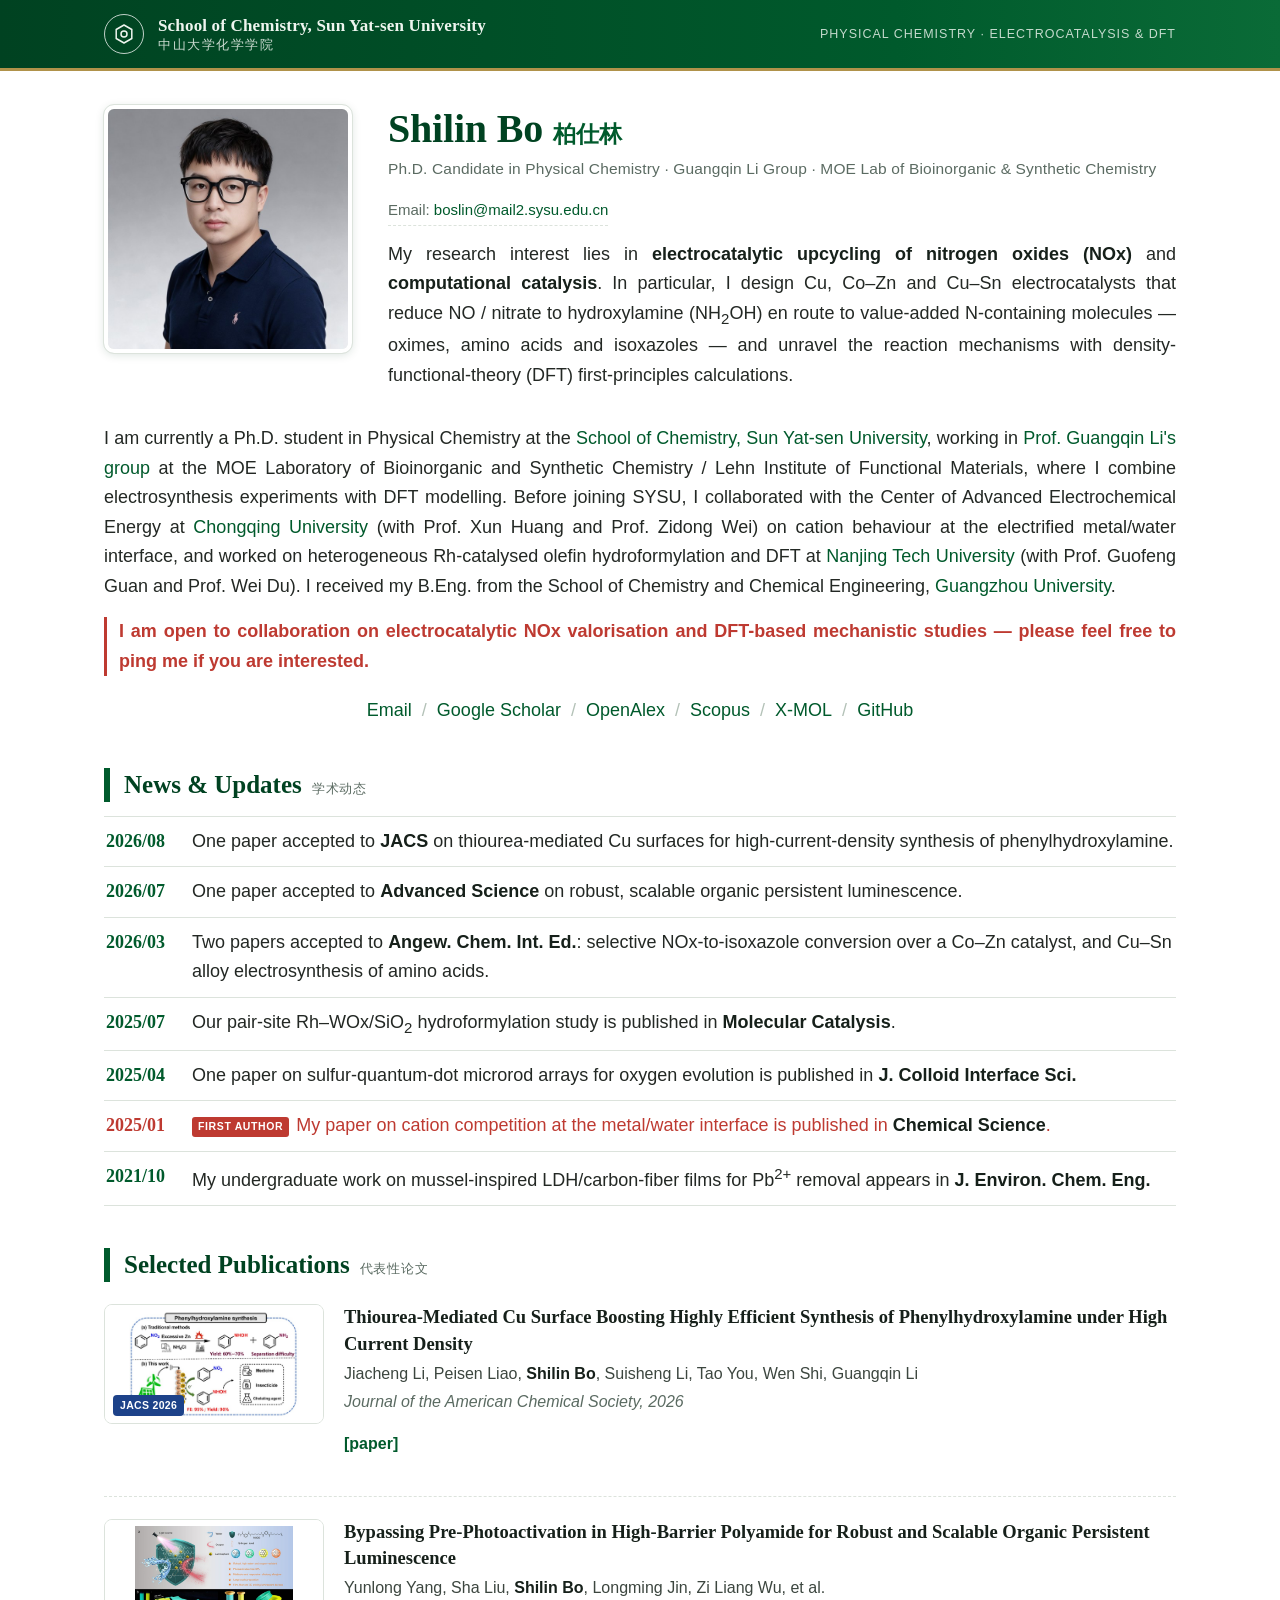
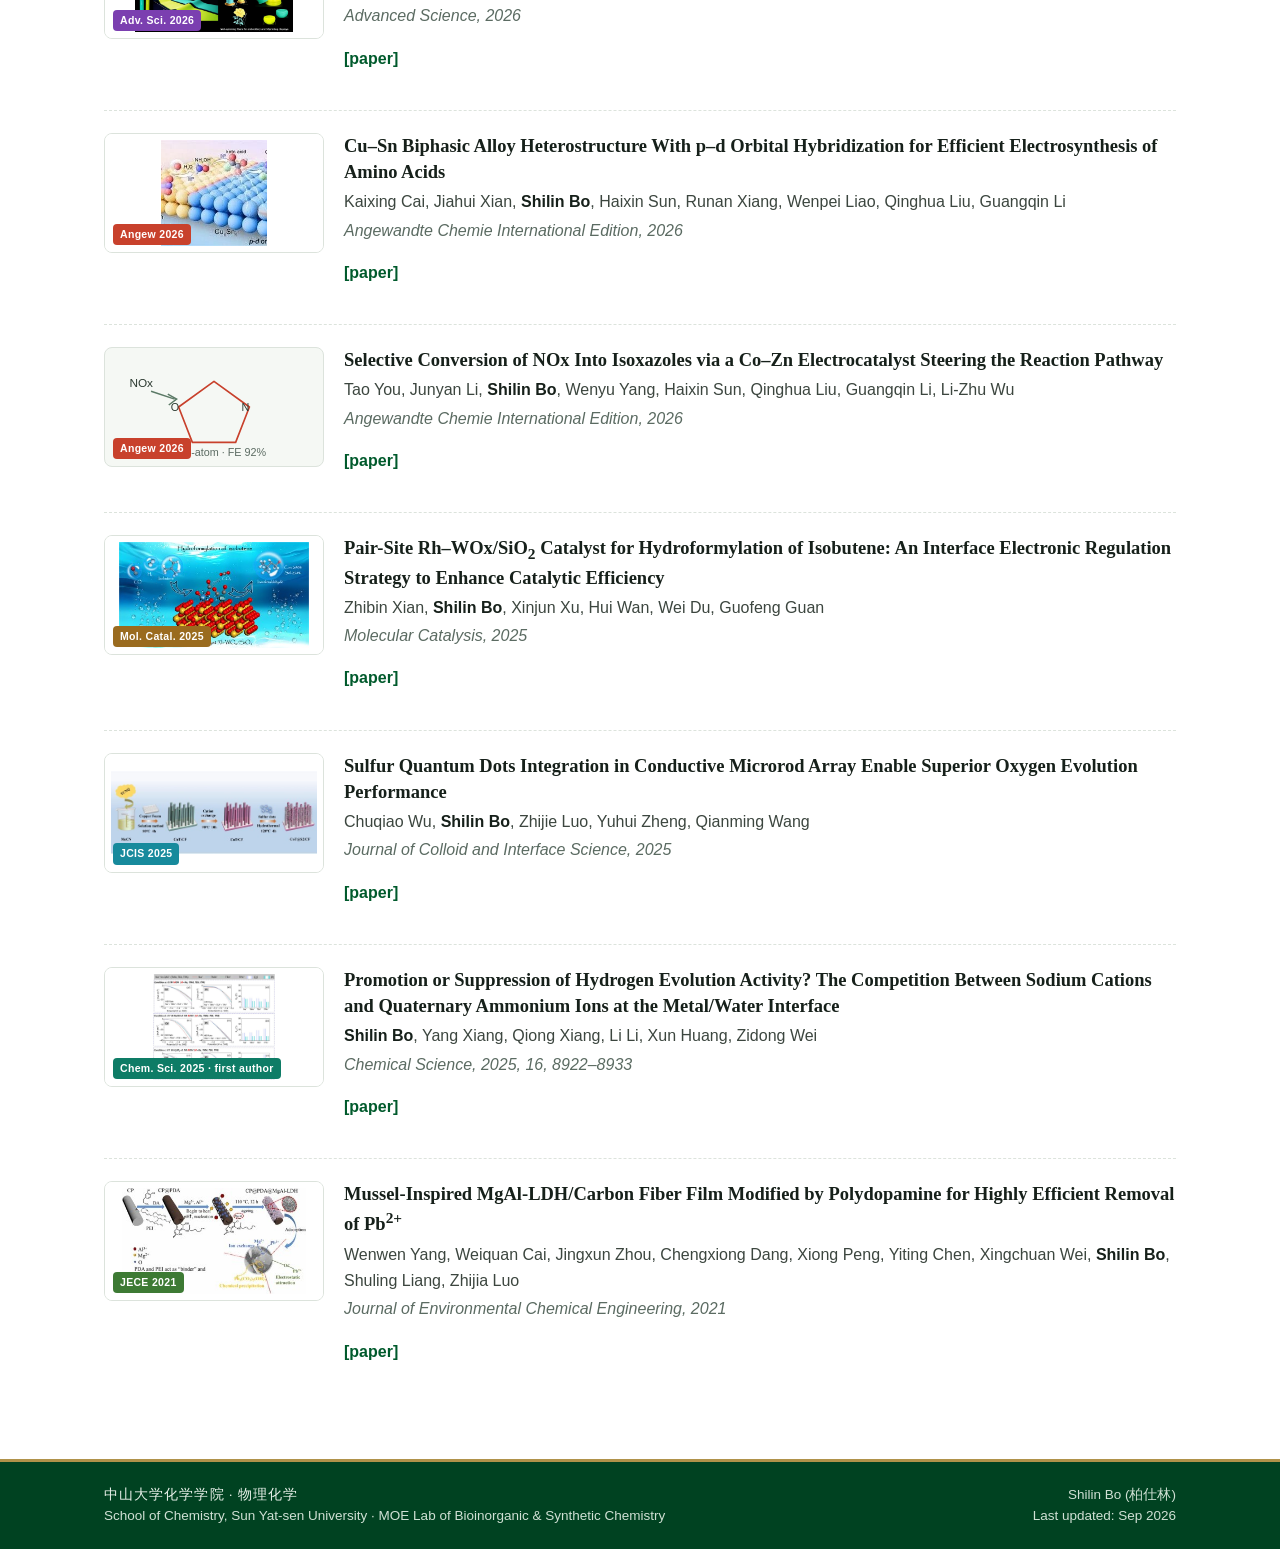
==== index.html @ 00cc0218 "Add files via upload" ====
<!DOCTYPE html>
<html lang="en">
<head>
<meta charset="UTF-8">
<meta name="viewport" content="width=device-width, initial-scale=1.0">
<title>Shilin Bo</title>
<link rel="stylesheet" href="https://miaoda.feishu.cn/fonts/css2?family=Source+Serif+4:wght@500;600;700&family=Source+Sans+3:wght@300;400;600;700&family=Noto+Serif+SC:wght@500;600;700&family=Noto+Sans+SC:wght@400;500;700&display=swap">
<style>
  :root{
    --green:#005a2c;          /* 中大绿 */
    --green-deep:#004221;     /* 深绿页眉/页脚 */
    --green-soft:#eef4ee;     /* 浅绿底 */
    --gold:#b0924a;          /* 克制点缀金 */
    --ink:#232824;
    --muted:#5b6b62;
    --rule:#dce3dc;
    --card:#f5f8f4;
    --kapok:#be3a31;         /* 木棉红：喜讯/合作 */
    --maxw:1140px;
  }
  *{box-sizing:border-box;}
  html{scroll-behavior:smooth;}
  body{
    margin:0;
    background:#ffffff;
    color:var(--ink);
    font-family:'Source Sans 3','Noto Sans SC','PingFang SC','Segoe UI',Helvetica,Arial,sans-serif;
    font-size:18px;
    line-height:1.64;
    -webkit-font-smoothing:antialiased;
  }
  .serif{font-family:'Source Serif 4','Noto Serif SC','Songti SC','SimSun',Georgia,serif;}
  a{color:var(--green);text-decoration:none;}
  a:hover{color:#003d1e;text-decoration:underline;}
  strong{font-weight:700;color:#16201a;}

  /* ===== Institutional masthead ===== */
  .masthead{
    background:linear-gradient(90deg,var(--green-deep) 0%,var(--green) 70%,#0a6b37 100%);
    color:#eef5ef;
    border-bottom:3px solid var(--gold);
  }
  .masthead-inner{
    max-width:var(--maxw);margin:0 auto;padding:14px 34px;
    display:flex;align-items:center;gap:14px;flex-wrap:wrap;
  }
  .seal{flex:0 0 auto;width:40px;height:40px;border-radius:50%;border:1.5px solid rgba(255,255,255,.75);display:flex;align-items:center;justify-content:center;}
  .masthead .org{line-height:1.3;}
  .masthead .org .en{font-family:'Source Serif 4',Georgia,serif;font-size:17px;font-weight:600;letter-spacing:.01em;}
  .masthead .org .zh{font-family:'Noto Serif SC','Songti SC',serif;font-size:13px;opacity:.85;letter-spacing:.12em;}
  .masthead .tag{margin-left:auto;font-size:12.5px;letter-spacing:.08em;opacity:.82;text-transform:uppercase;}

  .page{max-width:var(--maxw);margin:0 auto;padding:34px 34px 0;}

  /* ===== Hero ===== */
  .hero{display:flex;gap:36px;align-items:flex-start;flex-wrap:wrap;}
  .photo{
    flex:0 0 auto;width:248px;height:248px;border-radius:10px;overflow:hidden;
    border:4px solid #fff;outline:1px solid var(--rule);
    box-shadow:0 2px 10px rgba(0,66,33,.14);background:var(--green-soft);
  }
  .photo img{width:100%;height:100%;object-fit:cover;object-position:center 22%;display:block;}
  .photo-fallback{display:none;width:100%;height:100%;align-items:center;justify-content:center;color:#8aa091;font-size:12.5px;text-align:center;padding:16px;}
  .hero-main{flex:1 1 380px;min-width:280px;}
  h1{
    font-family:'Source Serif 4','Noto Serif SC','Songti SC',Georgia,serif;
    font-size:40px;font-weight:700;line-height:1.12;margin:2px 0 4px;color:var(--green-deep);letter-spacing:-.005em;
  }
  .zh-name{font-family:'Noto Serif SC','Songti SC',serif;font-size:23px;font-weight:600;color:var(--green);margin-left:10px;}
  .role-line{font-size:15.5px;color:var(--muted);margin:0 0 14px;letter-spacing:.01em;}
  .email-line{
    display:inline-block;font-size:15px;color:var(--muted);margin:0 0 16px;
    border-bottom:1px dashed var(--rule);padding-bottom:2px;
  }
  .hero-main p{margin:0 0 14px;text-align:justify;hyphens:auto;}

  /* ===== Bio ===== */
  .bio{margin-top:20px;}
  .bio p{margin:0 0 16px;text-align:justify;hyphens:auto;}
  .collab{
    color:var(--kapok);font-weight:600;margin:20px 0 14px;
    padding-left:12px;border-left:3px solid var(--kapok);
  }
  .sitelinks{
    text-align:center;font-size:18px;margin:20px 0 8px;
    display:flex;justify-content:center;flex-wrap:wrap;gap:10px;
  }
  .sitelinks .sep{color:#b4c2b8;}
  .placeholder-link{color:#8fa095;border-bottom:1px dashed #bccabf;cursor:help;}

  /* ===== Section headings: green tab style ===== */
  section.block{margin-top:42px;}
  h2{
    font-family:'Source Serif 4','Noto Serif SC','Songti SC',Georgia,serif;
    font-size:25px;font-weight:700;color:var(--green-deep);
    margin:0 0 14px;padding:2px 0 2px 14px;
    border-left:6px solid var(--green);line-height:1.2;
  }
  h2 .en-sub{font-size:13px;font-weight:400;color:var(--muted);font-family:'Noto Serif SC','Songti SC',serif;letter-spacing:.06em;margin-left:10px;}

  ul.news{list-style:none;padding:0;margin:6px 0 0;border-top:1px solid var(--rule);}
  ul.news li{padding:10px 2px;border-bottom:1px solid var(--rule);margin:0;display:flex;gap:12px;flex-wrap:wrap;}
  .news .date{
    flex:0 0 74px;font-weight:700;color:var(--green);font-family:'Source Serif 4',Georgia,serif;
  }
  .news .hot .date,.news .hot .news-text{color:var(--kapok);}
  .news .hot .date{color:var(--kapok);}
  .news-text{flex:1 1 320px;min-width:240px;}
  .news .tag-new{
    display:inline-block;font-size:10.5px;font-weight:700;letter-spacing:.06em;color:#fff;background:var(--kapok);
    border-radius:3px;padding:1px 6px;margin-right:7px;vertical-align:1px;
  }

  /* ===== Publications ===== */
  .pub{display:flex;gap:20px;margin-top:22px;align-items:flex-start;
       padding-bottom:22px;border-bottom:1px dashed var(--rule);}
  .pub:last-child{border-bottom:none;}
  .pub-fig{
    flex:0 0 220px;width:220px;height:120px;border-radius:8px;
    background:var(--card);border:1px solid var(--rule);overflow:hidden;position:relative;
  }
  .pub-fig svg{display:block;width:100%;height:100%;}
  .pub-fig img{display:block;width:100%;height:100%;object-fit:contain;background:#ffffff;padding:6px;}
  .pub-badge{
    position:absolute;left:8px;bottom:7px;font-size:10.5px;font-weight:700;letter-spacing:.03em;
    color:#fff;padding:2px 7px;border-radius:4px;
  }
  .pub-body{flex:1 1 420px;min-width:0;}
  .pub-title{font-family:'Source Serif 4','Noto Serif SC',Georgia,serif;font-size:18.5px;font-weight:600;line-height:1.42;margin:0 0 4px;color:#16201a;}
  .pub-title:hover{color:var(--green);}
  .pub-authors{font-size:16px;color:#3c463f;margin:0 0 2px;}
  .pub-venue{font-size:16px;color:var(--muted);font-style:italic;margin:0 0 4px;}
  .pub-links{font-size:16px;display:flex;gap:14px;flex-wrap:wrap;}
  .pub-links a{font-weight:600;}

  /* ===== Footer ===== */
  .site-footer{
    margin-top:56px;background:var(--green-deep);color:#cfe0d4;
    border-top:3px solid var(--gold);
  }
  .footer-inner{
    max-width:var(--maxw);margin:0 auto;padding:22px 34px;
    display:flex;justify-content:space-between;gap:12px;flex-wrap:wrap;font-size:13.5px;line-height:1.6;
  }
  .footer-inner .f-zh{font-family:'Noto Serif SC','Songti SC',serif;letter-spacing:.08em;color:#e7f0e9;}

  @media (max-width:720px){
    body{font-size:16.5px;}
    .masthead-inner{padding:12px 18px;}
    .masthead .tag{display:none;}
    .page{padding:24px 18px 0;}
    .hero{gap:20px;justify-content:center;}
    .photo{width:200px;height:200px;}
    h1{font-size:31px;text-align:center;}
    .role-line,.email-line{text-align:center;display:block;}
    .pub{flex-wrap:wrap;gap:12px;}
    .pub-fig{flex-basis:100%;width:100%;height:150px;}
    .footer-inner{padding:18px;}
  }
</style>
</head>
<body>

<!-- ===== Institutional masthead ===== -->
<div class="masthead">
  <div class="masthead-inner">
    <div class="seal" aria-hidden="true">
      <svg width="24" height="24" viewBox="0 0 24 24" fill="none" stroke="#eef5ef" stroke-width="1.5" stroke-linejoin="round">
        <polygon points="12,3 19.8,7.5 19.8,16.5 12,21 4.2,16.5 4.2,7.5"></polygon>
        <circle cx="12" cy="12" r="3"></circle>
      </svg>
    </div>
    <div class="org">
      <div class="en">School of Chemistry, Sun Yat-sen University</div>
      <div class="zh">中山大学化学学院</div>
    </div>
    <div class="tag">Physical Chemistry · Electrocatalysis &amp; DFT</div>
  </div>
</div>

<div class="page">

  <!-- ===== Hero ===== -->
  <header class="hero">
    <div class="photo">
      <img src="images/portrait.jpg" alt="Portrait of Shilin Bo"
           onerror="this.style.display='none';this.parentNode.querySelector('.photo-fallback').style.display='flex';">
      <div class="photo-fallback">Profile photo</div>
    </div>
    <div class="hero-main">
      <h1>Shilin Bo<span class="zh-name">柏仕林</span></h1>
      <p class="role-line">Ph.D. Candidate in Physical Chemistry · Guangqin Li Group · MOE Lab of Bioinorganic &amp; Synthetic Chemistry</p>
      <p class="email-line">Email: <a href="mailto:boslin@mail2.sysu.edu.cn">boslin@mail2.sysu.edu.cn</a></p>
      <p>My research interest lies in <strong>electrocatalytic upcycling of nitrogen oxides (NOx)</strong> and <strong>computational catalysis</strong>. In particular, I design Cu, Co–Zn and Cu–Sn electrocatalysts that reduce NO / nitrate to hydroxylamine (NH<sub>2</sub>OH) en route to value-added N-containing molecules — oximes, amino acids and isoxazoles — and unravel the reaction mechanisms with density-functional-theory (DFT) first-principles calculations.</p>
    </div>
  </header>

  <!-- ===== Bio ===== -->
  <div class="bio">
    <p>I am currently a Ph.D. student in Physical Chemistry at the <a href="https://ce.sysu.edu.cn/" target="_blank" rel="noopener">School of Chemistry, Sun Yat-sen University</a>, working in <a href="https://ce.sysu.edu.cn/" target="_blank" rel="noopener">Prof. Guangqin Li's group</a> at the MOE Laboratory of Bioinorganic and Synthetic Chemistry / Lehn Institute of Functional Materials, where I combine electrosynthesis experiments with DFT modelling. Before joining SYSU, I collaborated with the Center of Advanced Electrochemical Energy at <a href="https://chem.cqu.edu.cn/" target="_blank" rel="noopener">Chongqing University</a> (with Prof. Xun Huang and Prof. Zidong Wei) on cation behaviour at the electrified metal/water interface, and worked on heterogeneous Rh-catalysed olefin hydroformylation and DFT at <a href="https://www.njtech.edu.cn/" target="_blank" rel="noopener">Nanjing Tech University</a> (with Prof. Guofeng Guan and Prof. Wei Du). I received my B.Eng. from the School of Chemistry and Chemical Engineering, <a href="https://www.gzhu.edu.cn/" target="_blank" rel="noopener">Guangzhou University</a>.</p>
    <p class="collab">I am open to collaboration on electrocatalytic NOx valorisation and DFT-based mechanistic studies — please feel free to ping me if you are interested.</p>
  </div>

  <nav class="sitelinks">
    <a href="mailto:boslin@mail2.sysu.edu.cn">Email</a><span class="sep">/</span>
    <a href="https://scholar.google.com/scholar?hl=zh-CN&as_sdt=0%2C5&q=Shilin+Bo&btnG=" target="_blank" rel="noopener">Google Scholar</a><span class="sep">/</span>
    <a href="https://openalex.org/authors/A5052813068" target="_blank" rel="noopener">OpenAlex</a><span class="sep">/</span>
    <a href="https://www.scopus.com/authid/detail.uri?authorId=57316840300" target="_blank" rel="noopener">Scopus</a><span class="sep">/</span>
    <a href="https://www.x-mol.com/paper/search/qadv?searchLogId=6fae8a73-607a-48a3-9896-a65df4b746f9&searchSort=publishDate" target="_blank" rel="noopener">X-MOL</a><span class="sep">/</span>
    <a href="https://github.com/bigbrosci/qrob" target="_blank" rel="noopener">GitHub</a>
  </nav>

  <!-- ===== News ===== -->
  <section class="block">
    <h2>News &amp; Updates<span class="en-sub">学术动态</span></h2>
    <ul class="news">
      <li><span class="date">2026/08</span><span class="news-text">One paper accepted to <strong>JACS</strong> on thiourea-mediated Cu surfaces for high-current-density synthesis of phenylhydroxylamine.</span></li>
      <li><span class="date">2026/07</span><span class="news-text">One paper accepted to <strong>Advanced Science</strong> on robust, scalable organic persistent luminescence.</span></li>
      <li><span class="date">2026/03</span><span class="news-text">Two papers accepted to <strong>Angew. Chem. Int. Ed.</strong>: selective NOx-to-isoxazole conversion over a Co–Zn catalyst, and Cu–Sn alloy electrosynthesis of amino acids.</span></li>
      <li><span class="date">2025/07</span><span class="news-text">Our pair-site Rh–WOx/SiO<sub>2</sub> hydroformylation study is published in <strong>Molecular Catalysis</strong>.</span></li>
      <li><span class="date">2025/04</span><span class="news-text">One paper on sulfur-quantum-dot microrod arrays for oxygen evolution is published in <strong>J. Colloid Interface Sci.</strong></span></li>
      <li class="hot"><span class="date">2025/01</span><span class="news-text"><span class="tag-new">FIRST AUTHOR</span>My paper on cation competition at the metal/water interface is published in <strong>Chemical Science</strong>.</span></li>
      <li><span class="date">2021/10</span><span class="news-text">My undergraduate work on mussel-inspired LDH/carbon-fiber films for Pb<sup>2+</sup> removal appears in <strong>J. Environ. Chem. Eng.</strong></span></li>
    </ul>
  </section>

  <!-- ===== Publications ===== -->
  <section class="block">
    <h2>Selected Publications<span class="en-sub">代表性论文</span></h2>

    <!-- 1 JACS 2026 -->
    <article class="pub">
      <div class="pub-fig">
        <img src="images/pub1-jacs.jpg" alt="Graphical abstract: thiourea-mediated Cu surface for phenylhydroxylamine synthesis" loading="lazy">
        <span class="pub-badge" style="background:#1d4289;">JACS 2026</span>
      </div>
      <div class="pub-body">
        <p class="pub-title">Thiourea-Mediated Cu Surface Boosting Highly Efficient Synthesis of Phenylhydroxylamine under High Current Density</p>
        <p class="pub-authors">Jiacheng Li, Peisen Liao, <strong>Shilin Bo</strong>, Suisheng Li, Tao You, Wen Shi, Guangqin Li</p>
        <p class="pub-venue">Journal of the American Chemical Society, 2026</p>
        <p class="pub-links"><a href="https://doi.org/10.1021/jacs.6c08506" target="_blank" rel="noopener">[paper]</a></p>
      </div>
    </article>

    <!-- 2 Adv Sci 2026 -->
    <article class="pub">
      <div class="pub-fig">
        <img src="images/pub2-advsci.jpg" alt="Graphical abstract: photoactivation-free organic persistent luminescence in polyamide" loading="lazy">
        <span class="pub-badge" style="background:#7b3fb0;">Adv. Sci. 2026</span>
      </div>
      <div class="pub-body">
        <p class="pub-title">Bypassing Pre-Photoactivation in High-Barrier Polyamide for Robust and Scalable Organic Persistent Luminescence</p>
        <p class="pub-authors">Yunlong Yang, Sha Liu, <strong>Shilin Bo</strong>, Longming Jin, Zi Liang Wu, et al.</p>
        <p class="pub-venue">Advanced Science, 2026</p>
        <p class="pub-links"><a href="https://doi.org/10.1002/advs.76151" target="_blank" rel="noopener">[paper]</a></p>
      </div>
    </article>

    <!-- 3 Angew amino acids -->
    <article class="pub">
      <div class="pub-fig">
        <img src="images/pub3-anie-amino.jpg" alt="Graphical abstract: Cu-Sn biphasic alloy with p-d orbital hybridization for amino acid electrosynthesis" loading="lazy">
        <span class="pub-badge" style="background:#c8412c;">Angew 2026</span>
      </div>
      <div class="pub-body">
        <p class="pub-title">Cu–Sn Biphasic Alloy Heterostructure With p–d Orbital Hybridization for Efficient Electrosynthesis of Amino Acids</p>
        <p class="pub-authors">Kaixing Cai, Jiahui Xian, <strong>Shilin Bo</strong>, Haixin Sun, Runan Xiang, Wenpei Liao, Qinghua Liu, Guangqin Li</p>
        <p class="pub-venue">Angewandte Chemie International Edition, 2026</p>
        <p class="pub-links"><a href="https://doi.org/10.1002/anie.7419264" target="_blank" rel="noopener">[paper]</a></p>
      </div>
    </article>

    <!-- 4 Angew isoxazoles -->
    <article class="pub">
      <div class="pub-fig">
        <svg viewBox="0 0 220 120" xmlns="http://www.w3.org/2000/svg">
          <g fill="none" stroke="#c8412c" stroke-width="1.7" stroke-linejoin="round">
            <polygon points="110,34 146,60 132,96 88,96 74,60"></polygon>
          </g>
          <text x="66" y="64" font-size="11" fill="#2c3a31" font-family="sans-serif">O</text>
          <text x="138" y="64" font-size="11" fill="#2c3a31" font-family="sans-serif">N</text>
          <text x="24" y="40" font-size="12" fill="#2c3a31" font-family="sans-serif">NOx</text>
          <line x1="46" y1="44" x2="70" y2="52" stroke="#5b7a66" stroke-width="1.5"></line>
          <polyline points="63,47 72,52 64,58" fill="none" stroke="#5b7a66" stroke-width="1.5"></polyline>
          <text x="30" y="110" font-size="11" fill="#5b6b62" font-family="sans-serif">Co–Zn dual-atom · FE 92%</text>
        </svg>
        <span class="pub-badge" style="background:#c8412c;">Angew 2026</span>
      </div>
      <div class="pub-body">
        <p class="pub-title">Selective Conversion of NOx Into Isoxazoles via a Co–Zn Electrocatalyst Steering the Reaction Pathway</p>
        <p class="pub-authors">Tao You, Junyan Li, <strong>Shilin Bo</strong>, Wenyu Yang, Haixin Sun, Qinghua Liu, Guangqin Li, Li-Zhu Wu</p>
        <p class="pub-venue">Angewandte Chemie International Edition, 2026</p>
        <p class="pub-links"><a href="https://doi.org/10.1002/anie.8486876" target="_blank" rel="noopener">[paper]</a></p>
      </div>
    </article>

    <!-- 5 Mol Catal -->
    <article class="pub">
      <div class="pub-fig">
        <img src="images/pub5-molcat.jpg" alt="Graphical abstract: pair-site Rh-WOx/SiO2 catalyst for isobutene hydroformylation" loading="lazy">
        <span class="pub-badge" style="background:#9a6b1f;">Mol. Catal. 2025</span>
      </div>
      <div class="pub-body">
        <p class="pub-title">Pair-Site Rh–WOx/SiO<sub>2</sub> Catalyst for Hydroformylation of Isobutene: An Interface Electronic Regulation Strategy to Enhance Catalytic Efficiency</p>
        <p class="pub-authors">Zhibin Xian, <strong>Shilin Bo</strong>, Xinjun Xu, Hui Wan, Wei Du, Guofeng Guan</p>
        <p class="pub-venue">Molecular Catalysis, 2025</p>
        <p class="pub-links"><a href="https://doi.org/10.1016/j.mcat.2025.115333" target="_blank" rel="noopener">[paper]</a></p>
      </div>
    </article>

    <!-- 6 JCIS -->
    <article class="pub">
      <div class="pub-fig">
        <img src="images/pub6-jcis.jpg" alt="Graphical abstract: sulfur quantum dots in conductive microrod array for oxygen evolution" loading="lazy">
        <span class="pub-badge" style="background:#178a9c;">JCIS 2025</span>
      </div>
      <div class="pub-body">
        <p class="pub-title">Sulfur Quantum Dots Integration in Conductive Microrod Array Enable Superior Oxygen Evolution Performance</p>
        <p class="pub-authors">Chuqiao Wu, <strong>Shilin Bo</strong>, Zhijie Luo, Yuhui Zheng, Qianming Wang</p>
        <p class="pub-venue">Journal of Colloid and Interface Science, 2025</p>
        <p class="pub-links"><a href="https://doi.org/10.1016/j.jcis.2025.137714" target="_blank" rel="noopener">[paper]</a></p>
      </div>
    </article>

    <!-- 7 Chem Sci first author -->
    <article class="pub">
      <div class="pub-fig">
        <img src="images/pub7-chemsci.jpg" alt="Figure: competition between sodium and quaternary ammonium cations for hydrogen evolution at metal/water interface" loading="lazy">
        <span class="pub-badge" style="background:#0e7c66;">Chem. Sci. 2025 · first author</span>
      </div>
      <div class="pub-body">
        <p class="pub-title">Promotion or Suppression of Hydrogen Evolution Activity? The Competition Between Sodium Cations and Quaternary Ammonium Ions at the Metal/Water Interface</p>
        <p class="pub-authors"><strong>Shilin Bo</strong>, Yang Xiang, Qiong Xiang, Li Li, Xun Huang, Zidong Wei</p>
        <p class="pub-venue">Chemical Science, 2025, 16, 8922–8933</p>
        <p class="pub-links"><a href="https://doi.org/10.1039/D5SC01034A" target="_blank" rel="noopener">[paper]</a></p>
      </div>
    </article>

    <!-- 8 JECE 2021 -->
    <article class="pub">
      <div class="pub-fig">
        <img src="images/pub8-jece.jpg" alt="Graphical abstract: mussel-inspired PDA-modified MgAl-LDH/carbon fiber film for Pb(II) removal" loading="lazy">
        <span class="pub-badge" style="background:#3d7a34;">JECE 2021</span>
      </div>
      <div class="pub-body">
        <p class="pub-title">Mussel-Inspired MgAl-LDH/Carbon Fiber Film Modified by Polydopamine for Highly Efficient Removal of Pb<sup>2+</sup></p>
        <p class="pub-authors">Wenwen Yang, Weiquan Cai, Jingxun Zhou, Chengxiong Dang, Xiong Peng, Yiting Chen, Xingchuan Wei, <strong>Shilin Bo</strong>, Shuling Liang, Zhijia Luo</p>
        <p class="pub-venue">Journal of Environmental Chemical Engineering, 2021</p>
        <p class="pub-links"><a href="https://doi.org/10.1016/j.jece.2021.106634" target="_blank" rel="noopener">[paper]</a></p>
      </div>
    </article>

  </section>
</div>

<!-- ===== Footer ===== -->
<footer class="site-footer">
  <div class="footer-inner">
    <div>
      <div class="f-zh">中山大学化学学院 · 物理化学</div>
      <div>School of Chemistry, Sun Yat-sen University · MOE Lab of Bioinorganic &amp; Synthetic Chemistry</div>
    </div>
    <div style="text-align:right;">
      <div>Shilin Bo (柏仕林)</div>
      <div>Last updated: Sep 2026</div>
    </div>
  </div>
</footer>

</body>
</html>
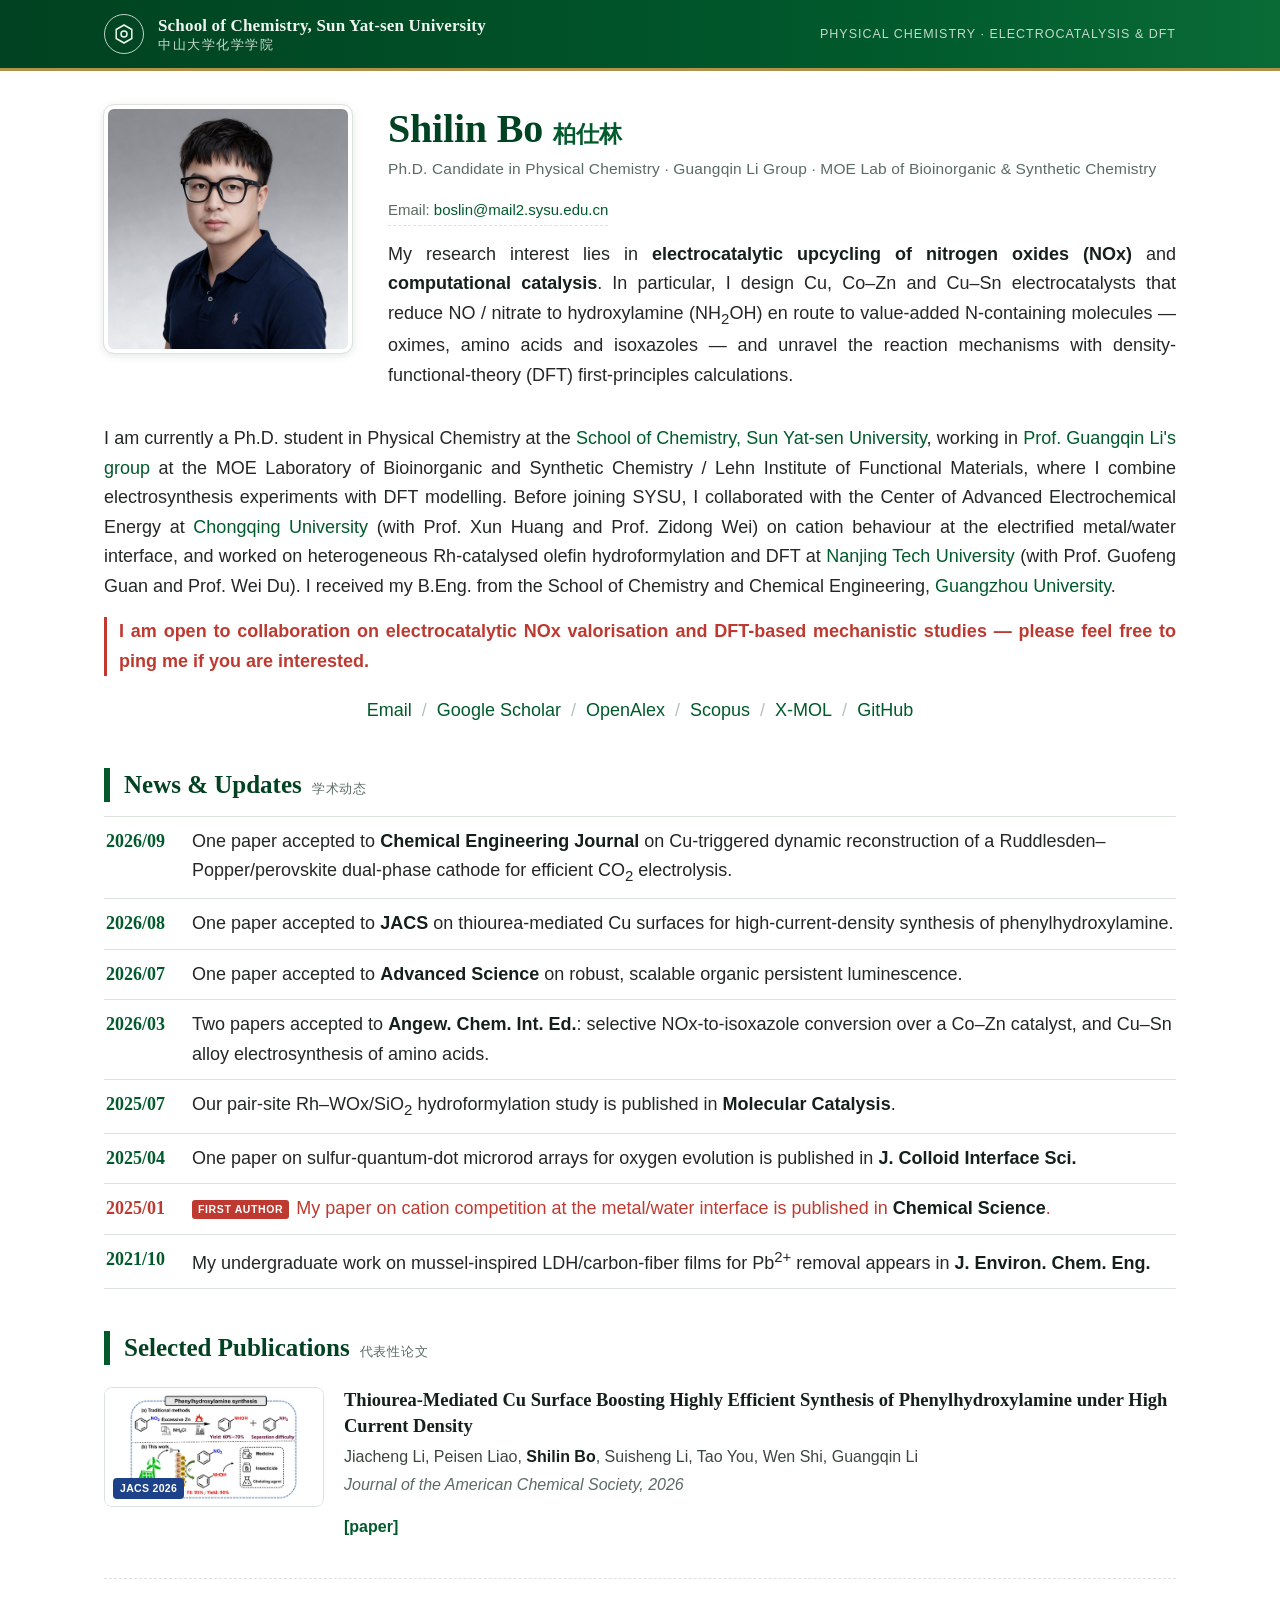
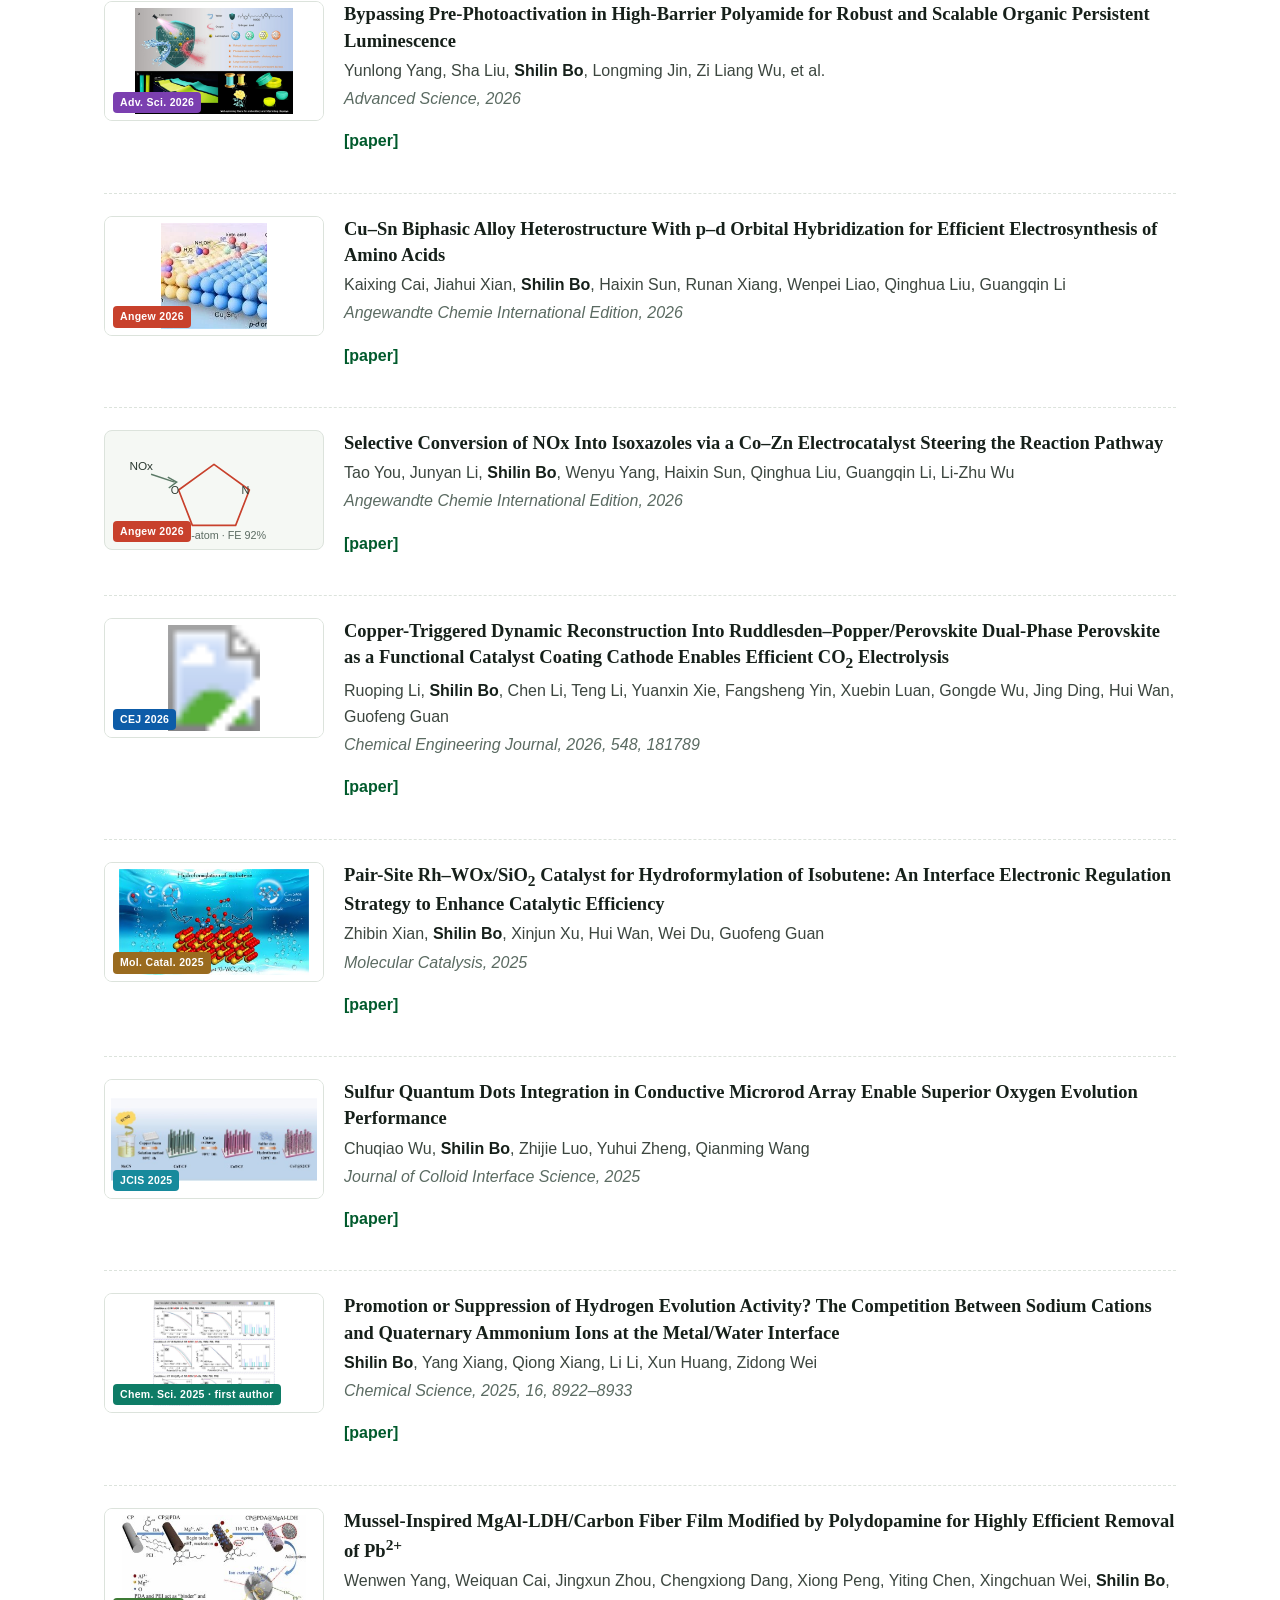
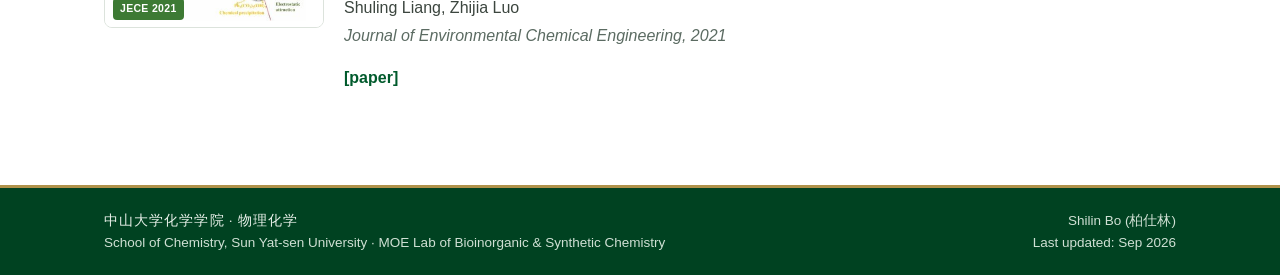
==== commit 75d50c22: "Add CEJ 2026 CO2 electrolysis paper (9th publication)" ====
--- a/index.html
+++ b/index.html
@@ -214,6 +214,7 @@
   <section class="block">
     <h2>News &amp; Updates<span class="en-sub">学术动态</span></h2>
     <ul class="news">
+      <li><span class="date">2026/09</span><span class="news-text">One paper accepted to <strong>Chemical Engineering Journal</strong> on Cu-triggered dynamic reconstruction of a Ruddlesden–Popper/perovskite dual-phase cathode for efficient CO<sub>2</sub> electrolysis.</span></li>
       <li><span class="date">2026/08</span><span class="news-text">One paper accepted to <strong>JACS</strong> on thiourea-mediated Cu surfaces for high-current-density synthesis of phenylhydroxylamine.</span></li>
       <li><span class="date">2026/07</span><span class="news-text">One paper accepted to <strong>Advanced Science</strong> on robust, scalable organic persistent luminescence.</span></li>
       <li><span class="date">2026/03</span><span class="news-text">Two papers accepted to <strong>Angew. Chem. Int. Ed.</strong>: selective NOx-to-isoxazole conversion over a Co–Zn catalyst, and Cu–Sn alloy electrosynthesis of amino acids.</span></li>
@@ -294,7 +295,21 @@
       </div>
     </article>
 
-    <!-- 5 Mol Catal -->
+    <!-- 5 CEJ CO2 electrolysis -->
+    <article class="pub">
+      <div class="pub-fig">
+        <img src="images/pub9-cej.svg" alt="Graphical abstract: Cu-triggered dynamic reconstruction into Ruddlesden-Popper/perovskite dual-phase cathode for CO2 electrolysis" loading="lazy">
+        <span class="pub-badge" style="background:#0d5ca8;">CEJ 2026</span>
+      </div>
+      <div class="pub-body">
+        <p class="pub-title">Copper-Triggered Dynamic Reconstruction Into Ruddlesden–Popper/Perovskite Dual-Phase Perovskite as a Functional Catalyst Coating Cathode Enables Efficient CO<sub>2</sub> Electrolysis</p>
+        <p class="pub-authors">Ruoping Li, <strong>Shilin Bo</strong>, Chen Li, Teng Li, Yuanxin Xie, Fangsheng Yin, Xuebin Luan, Gongde Wu, Jing Ding, Hui Wan, Guofeng Guan</p>
+        <p class="pub-venue">Chemical Engineering Journal, 2026, 548, 181789</p>
+        <p class="pub-links"><a href="https://doi.org/10.1016/j.cej.2026.181789" target="_blank" rel="noopener">[paper]</a></p>
+      </div>
+    </article>
+
+    <!-- 6 Mol Catal -->
     <article class="pub">
       <div class="pub-fig">
         <img src="images/pub5-molcat.jpg" alt="Graphical abstract: pair-site Rh-WOx/SiO2 catalyst for isobutene hydroformylation" loading="lazy">
@@ -317,7 +332,7 @@
       <div class="pub-body">
         <p class="pub-title">Sulfur Quantum Dots Integration in Conductive Microrod Array Enable Superior Oxygen Evolution Performance</p>
         <p class="pub-authors">Chuqiao Wu, <strong>Shilin Bo</strong>, Zhijie Luo, Yuhui Zheng, Qianming Wang</p>
-        <p class="pub-venue">Journal of Colloid and Interface Science, 2025</p>
+        <p class="pub-venue">Journal of Colloid Interface Science, 2025</p>
         <p class="pub-links"><a href="https://doi.org/10.1016/j.jcis.2025.137714" target="_blank" rel="noopener">[paper]</a></p>
       </div>
     </article>
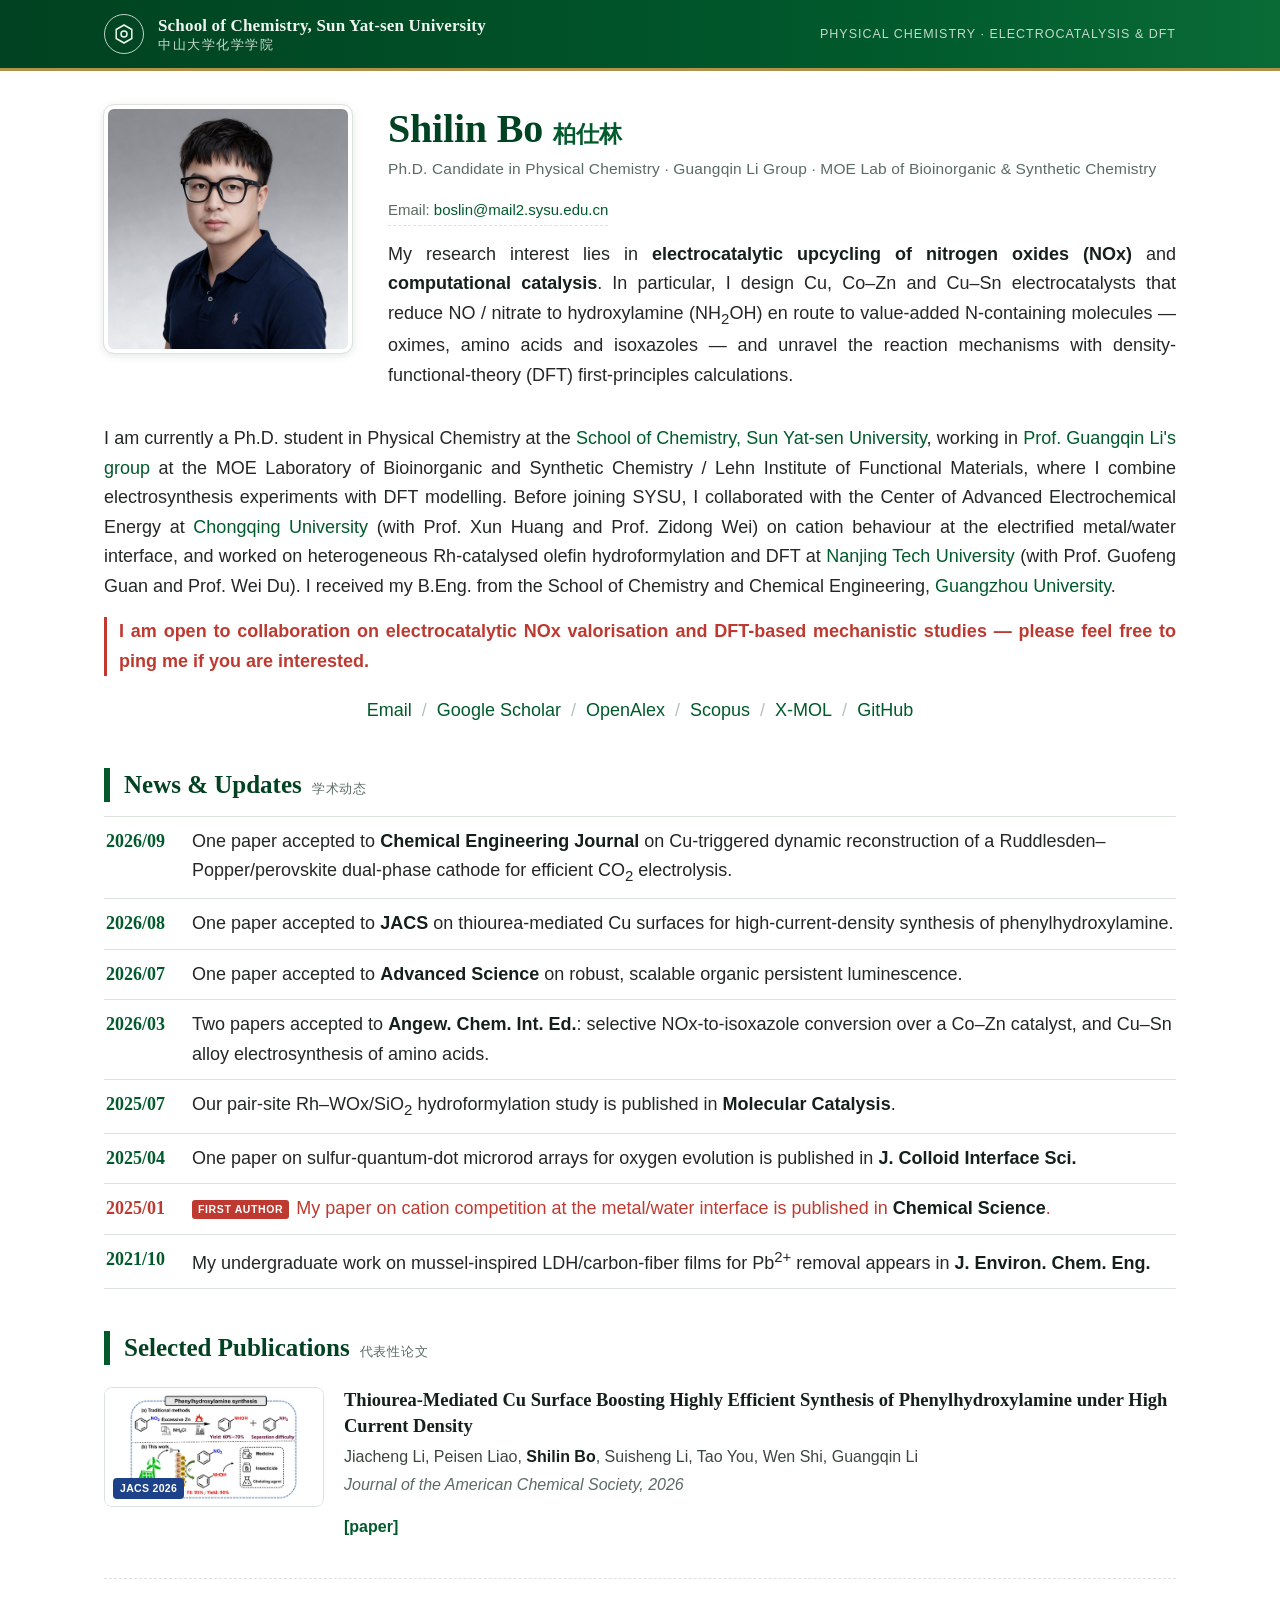
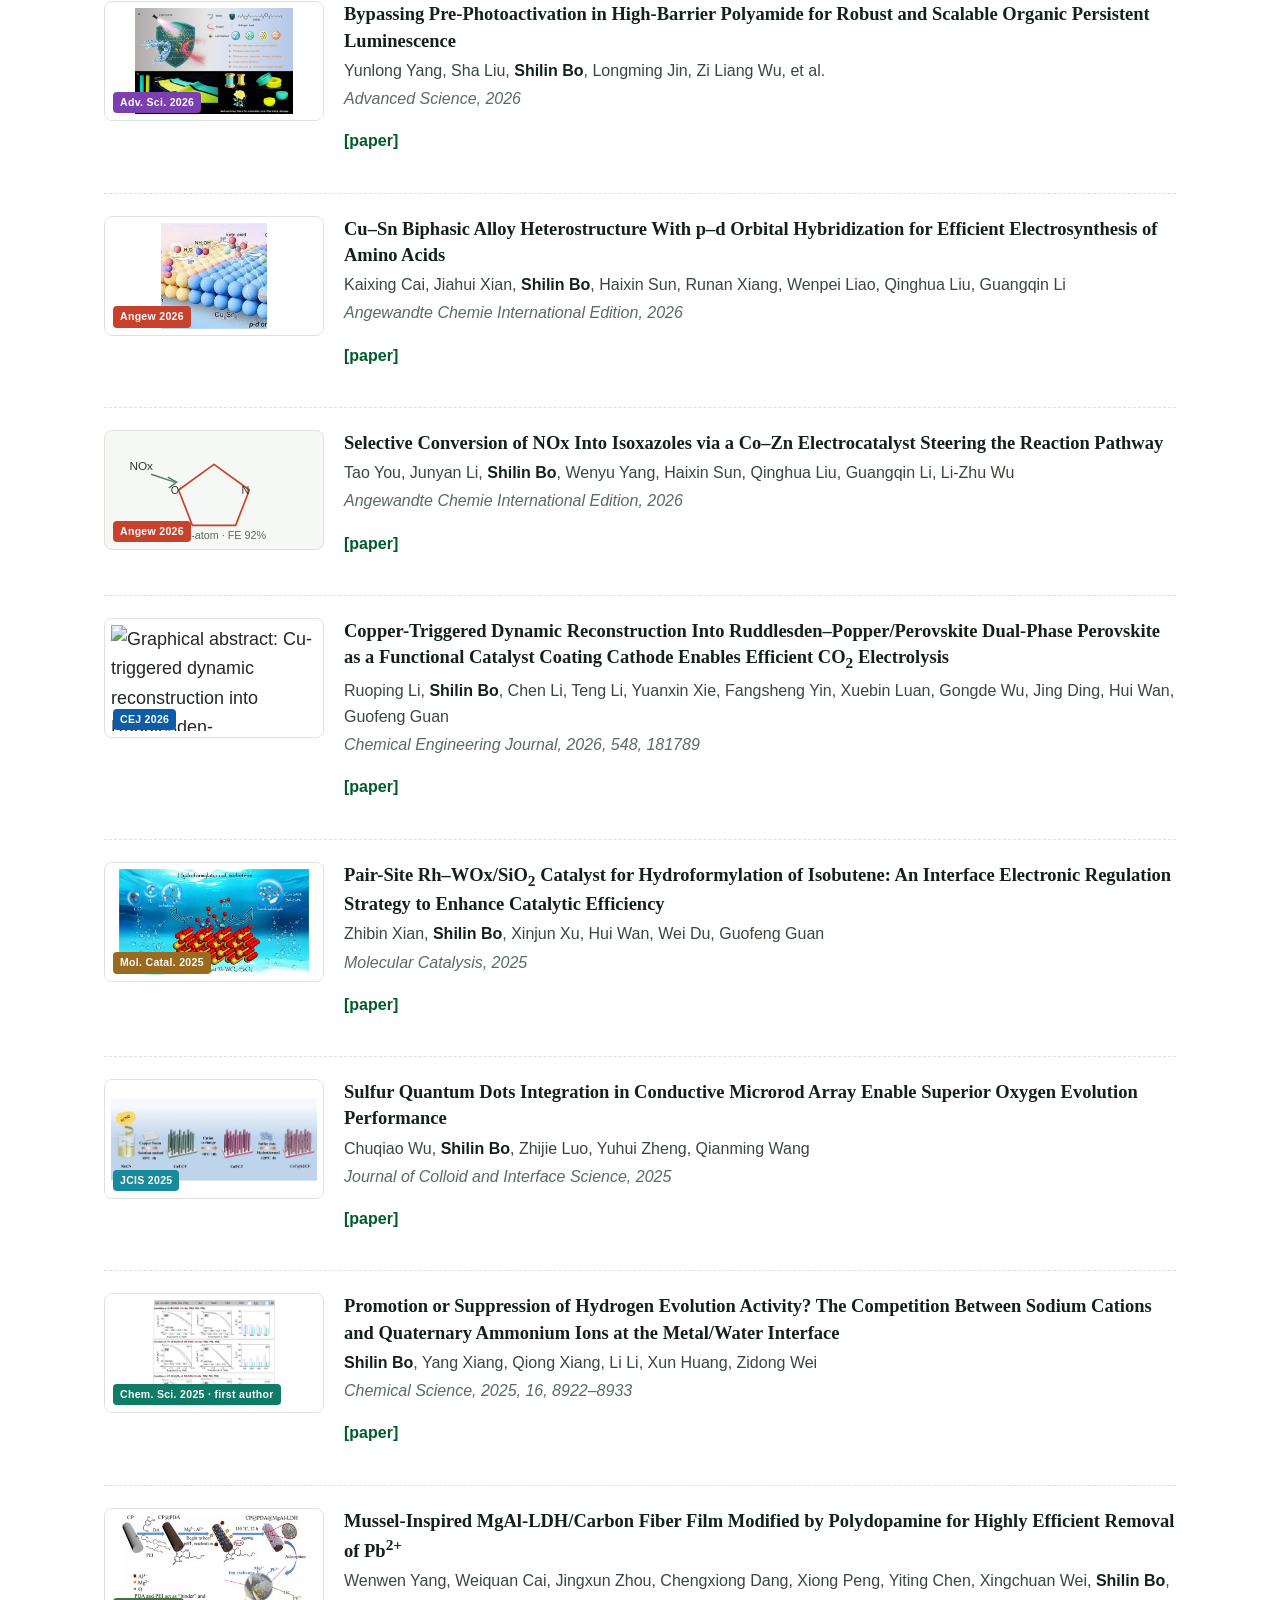
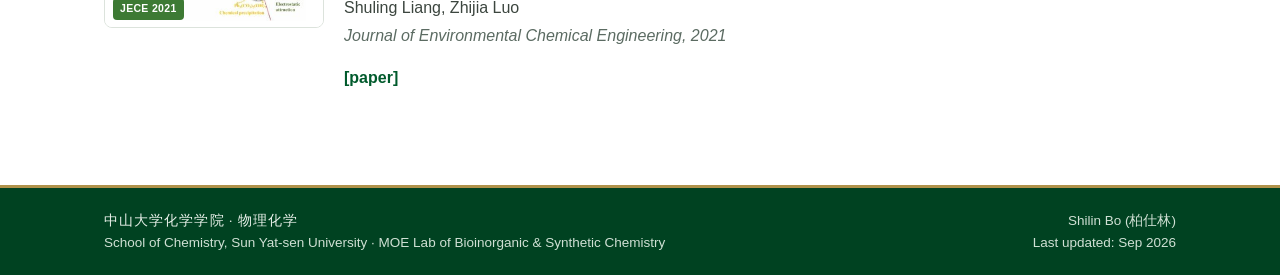
==== commit 13585783: "Use official Elsevier GA and fix journal name" ====
--- a/index.html
+++ b/index.html
@@ -298,7 +298,7 @@
     <!-- 5 CEJ CO2 electrolysis -->
     <article class="pub">
       <div class="pub-fig">
-        <img src="images/pub9-cej.svg" alt="Graphical abstract: Cu-triggered dynamic reconstruction into Ruddlesden-Popper/perovskite dual-phase cathode for CO2 electrolysis" loading="lazy">
+        <img src="https://ars.els-cdn.com/content/image/1-s2.0-S1385894726092521-ga1.jpg" alt="Graphical abstract: Cu-triggered dynamic reconstruction into Ruddlesden-Popper/perovskite dual-phase cathode for CO2 electrolysis" loading="lazy">
         <span class="pub-badge" style="background:#0d5ca8;">CEJ 2026</span>
       </div>
       <div class="pub-body">
@@ -332,7 +332,7 @@
       <div class="pub-body">
         <p class="pub-title">Sulfur Quantum Dots Integration in Conductive Microrod Array Enable Superior Oxygen Evolution Performance</p>
         <p class="pub-authors">Chuqiao Wu, <strong>Shilin Bo</strong>, Zhijie Luo, Yuhui Zheng, Qianming Wang</p>
-        <p class="pub-venue">Journal of Colloid Interface Science, 2025</p>
+        <p class="pub-venue">Journal of Colloid and Interface Science, 2025</p>
         <p class="pub-links"><a href="https://doi.org/10.1016/j.jcis.2025.137714" target="_blank" rel="noopener">[paper]</a></p>
       </div>
     </article>
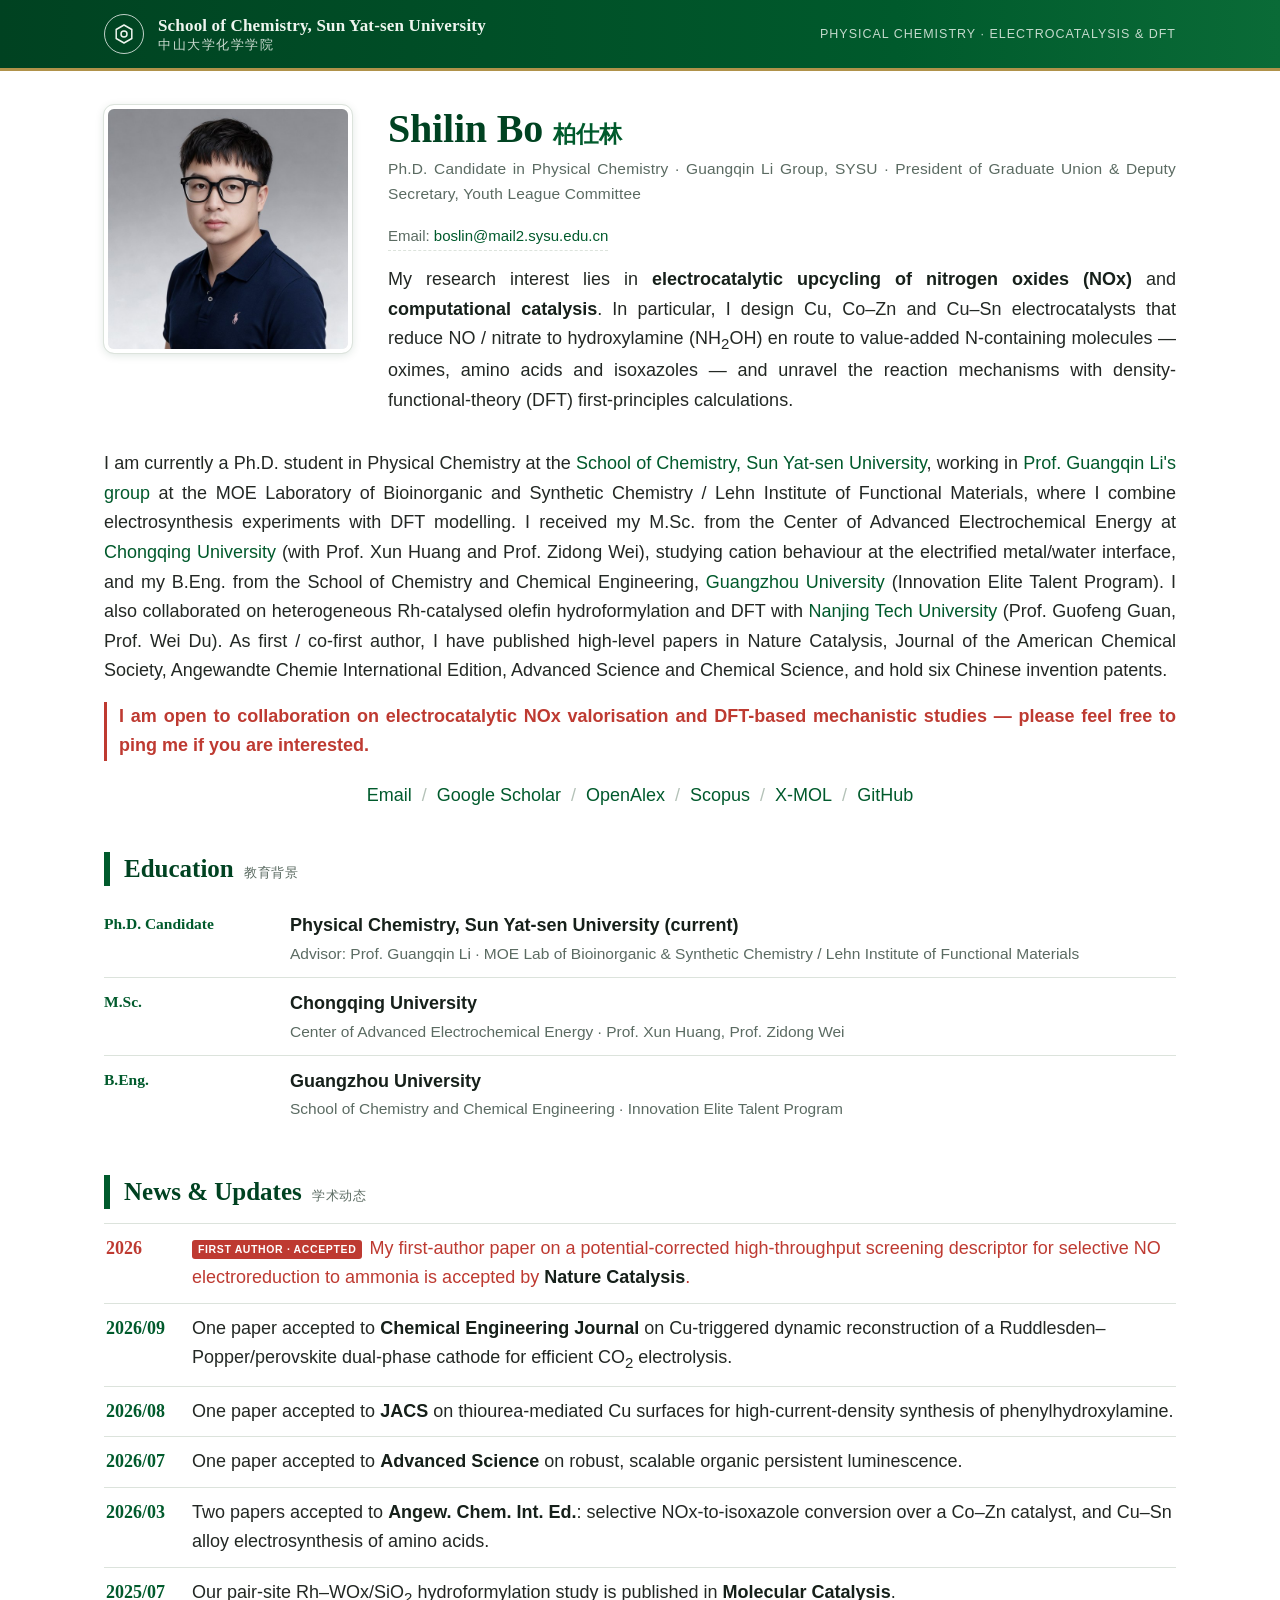
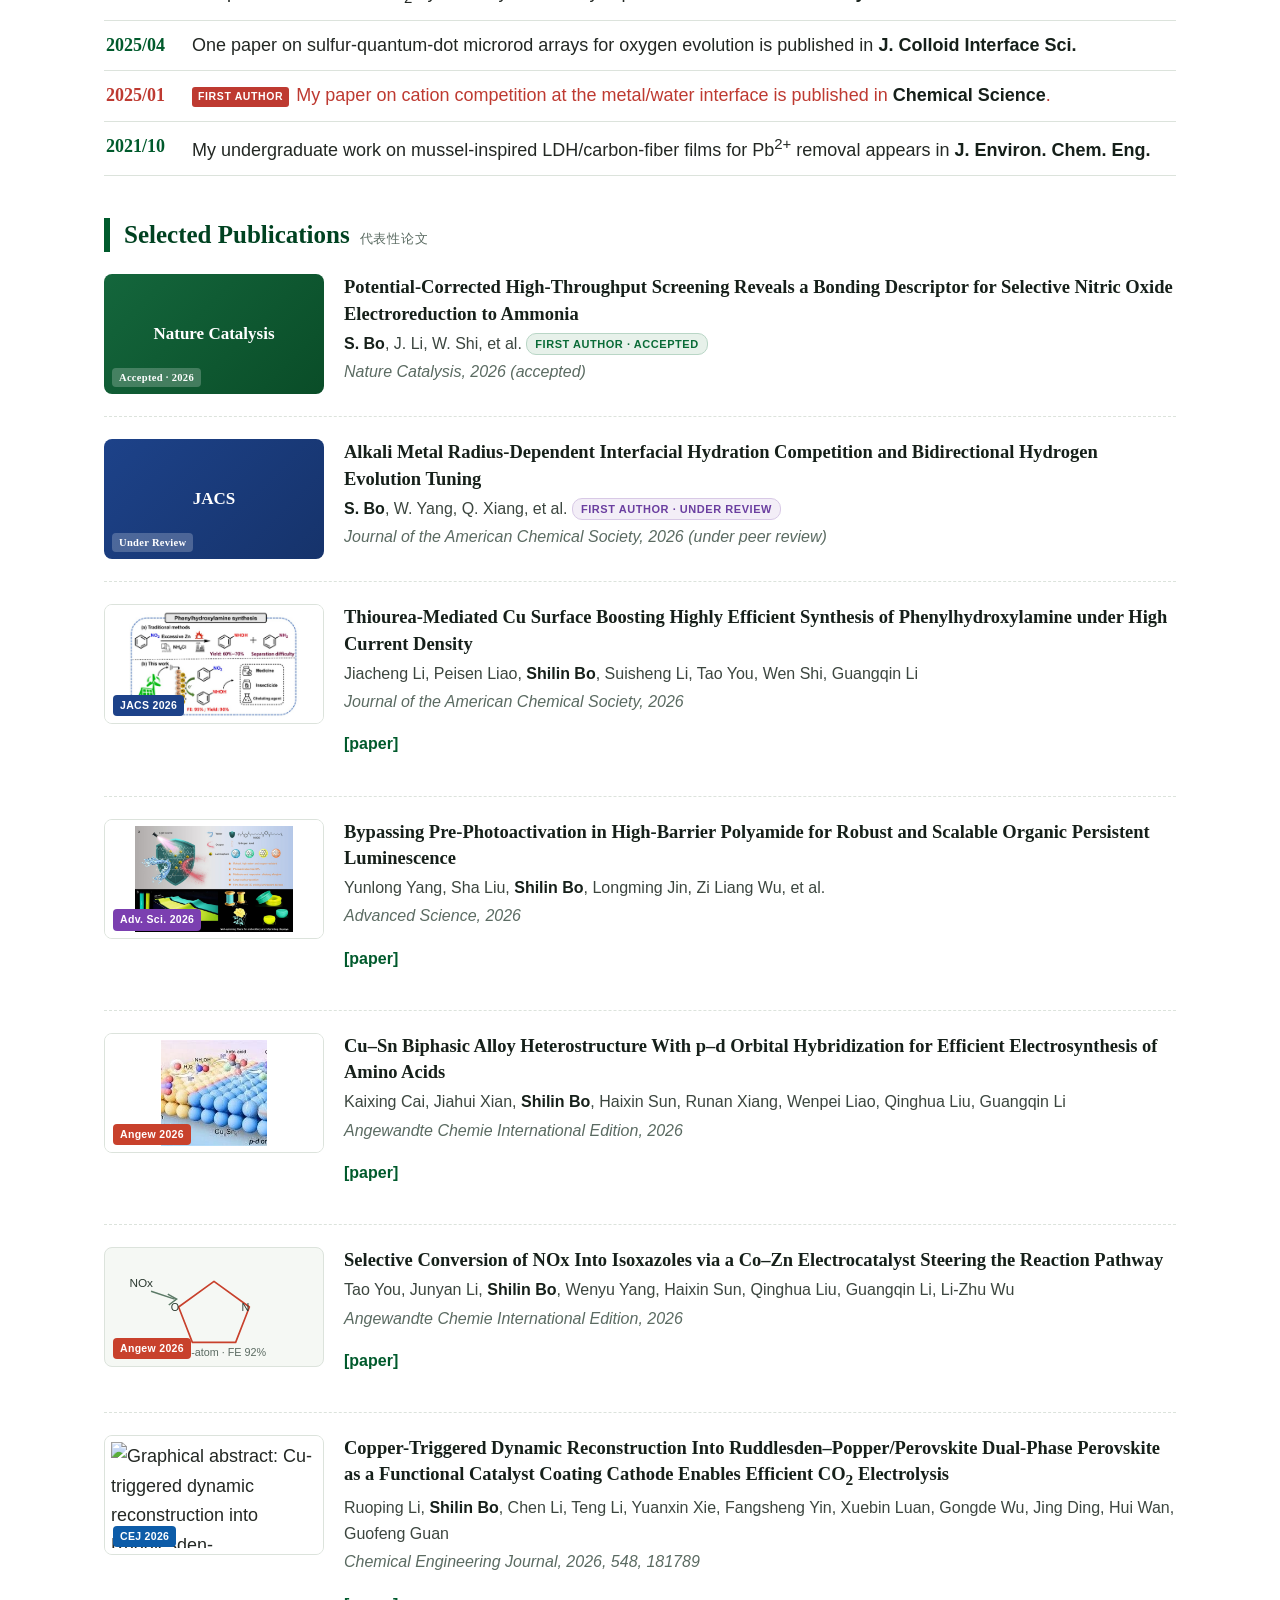
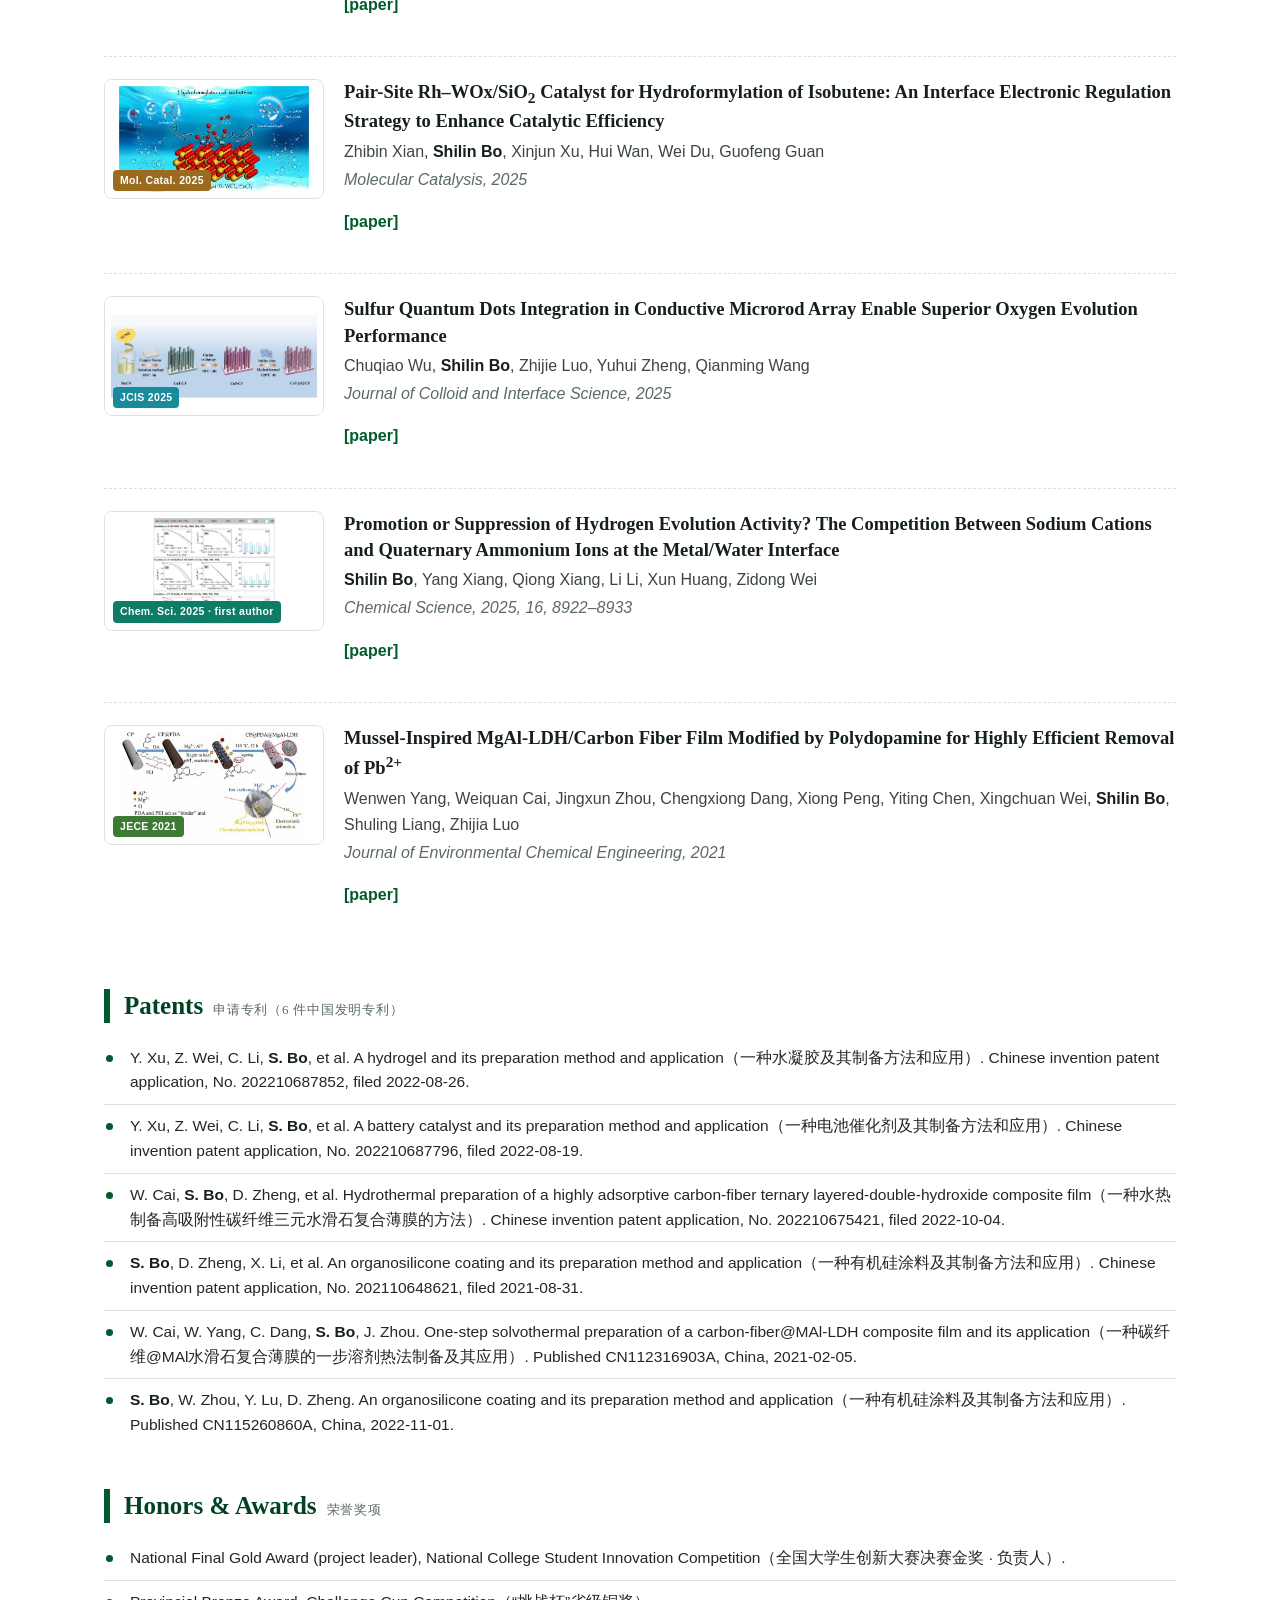
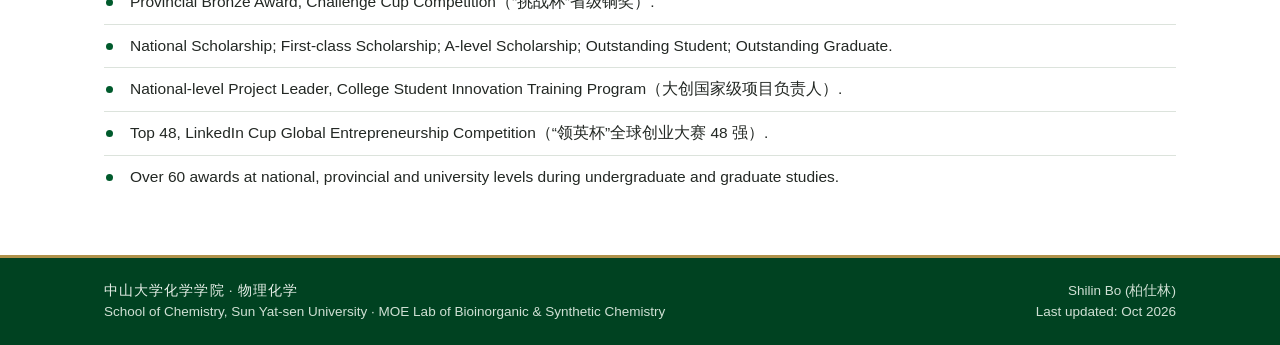
==== commit 5c945b8b: "Add Education, Patents, Honors sections; add Nature Catalysis accepted and JACS under-review entries" ====
--- a/index.html
+++ b/index.html
@@ -7,15 +7,15 @@
 <link rel="stylesheet" href="https://miaoda.feishu.cn/fonts/css2?family=Source+Serif+4:wght@500;600;700&family=Source+Sans+3:wght@300;400;600;700&family=Noto+Serif+SC:wght@500;600;700&family=Noto+Sans+SC:wght@400;500;700&display=swap">
 <style>
   :root{
-    --green:#005a2c;          /* 中大绿 */
-    --green-deep:#004221;     /* 深绿页眉/页脚 */
-    --green-soft:#eef4ee;     /* 浅绿底 */
-    --gold:#b0924a;          /* 克制点缀金 */
+    --green:#005a2c;
+    --green-deep:#004221;
+    --green-soft:#eef4ee;
+    --gold:#b0924a;
     --ink:#232824;
     --muted:#5b6b62;
     --rule:#dce3dc;
     --card:#f5f8f4;
-    --kapok:#be3a31;         /* 木棉红：喜讯/合作 */
+    --kapok:#be3a31;
     --maxw:1140px;
   }
   *{box-sizing:border-box;}
@@ -132,6 +132,49 @@
   .pub-venue{font-size:16px;color:var(--muted);font-style:italic;margin:0 0 4px;}
   .pub-links{font-size:16px;display:flex;gap:14px;flex-wrap:wrap;}
   .pub-links a{font-weight:600;}
+
+  /* ===== Figure-free featured papers (accepted / under review) ===== */
+  .pub-nofig{display:flex;gap:20px;margin-top:22px;align-items:flex-start;
+       padding-bottom:22px;border-bottom:1px dashed var(--rule);}
+  .jbadge{
+    flex:0 0 220px;width:220px;height:120px;border-radius:8px;
+    display:flex;align-items:center;justify-content:center;text-align:center;
+    color:#fff;font-family:'Source Serif 4',Georgia,serif;font-weight:700;
+    font-size:17px;line-height:1.45;padding:14px;position:relative;
+  }
+  .jbadge .jstatus{
+    position:absolute;left:8px;bottom:7px;font-size:10.5px;font-weight:700;letter-spacing:.03em;
+    color:#fff;padding:2px 7px;border-radius:4px;background:rgba(255,255,255,.22);
+  }
+  .pub-nofig .pub-body{flex:1 1 420px;min-width:0;}
+  .status-chip{
+    display:inline-block;font-size:11px;font-weight:700;letter-spacing:.05em;
+    padding:1px 8px;border-radius:10px;margin-right:6px;vertical-align:1px;
+  }
+  .chip-accepted{background:#e7f1ea;color:#0a6b37;border:1px solid #b9d6c6;}
+  .chip-review{background:#f3eef7;color:#6b3fa0;border:1px solid #d8c9e6;}
+
+  /* ===== Education timeline ===== */
+  .edu-list{list-style:none;padding:0;margin:6px 0 0;}
+  .edu-list li{display:flex;gap:18px;padding:11px 0;border-bottom:1px solid var(--rule);flex-wrap:wrap;}
+  .edu-list li:last-child{border-bottom:none;}
+  .edu-year{flex:0 0 168px;font-weight:700;color:var(--green);font-family:'Source Serif 4',Georgia,serif;font-size:15.5px;}
+  .edu-body{flex:1 1 320px;min-width:0;}
+  .edu-body .edu-place{font-weight:600;color:#16201a;}
+  .edu-body .edu-note{font-size:15.5px;color:var(--muted);}
+
+  /* ===== Patents & Honors compact lists ===== */
+  .compact-list{list-style:none;padding:0;margin:6px 0 0;}
+  .compact-list li{
+    padding:9px 0 9px 26px;position:relative;border-bottom:1px solid var(--rule);
+    font-size:15.5px;line-height:1.6;
+  }
+  .compact-list li:last-child{border-bottom:none;}
+  .compact-list li::before{
+    content:'';position:absolute;left:2px;top:18px;width:7px;height:7px;
+    border-radius:50%;background:var(--green);
+  }
+  .compact-list li .pat-num{font-family:var(--en,monospace);color:var(--muted);}
 
   /* ===== Footer ===== */
   .site-footer{
@@ -155,6 +198,10 @@
     .role-line,.email-line{text-align:center;display:block;}
     .pub{flex-wrap:wrap;gap:12px;}
     .pub-fig{flex-basis:100%;width:100%;height:150px;}
+    .pub-nofig{flex-wrap:wrap;gap:12px;}
+    .jbadge{flex-basis:100%;width:100%;min-height:96px;height:auto;}
+    .edu-list li{gap:8px;}
+    .edu-year{flex-basis:100%;}
     .footer-inner{padding:18px;}
   }
 </style>
@@ -189,7 +236,7 @@
     </div>
     <div class="hero-main">
       <h1>Shilin Bo<span class="zh-name">柏仕林</span></h1>
-      <p class="role-line">Ph.D. Candidate in Physical Chemistry · Guangqin Li Group · MOE Lab of Bioinorganic &amp; Synthetic Chemistry</p>
+      <p class="role-line">Ph.D. Candidate in Physical Chemistry · Guangqin Li Group, SYSU · President of Graduate Union &amp; Deputy Secretary, Youth League Committee</p>
       <p class="email-line">Email: <a href="mailto:boslin@mail2.sysu.edu.cn">boslin@mail2.sysu.edu.cn</a></p>
       <p>My research interest lies in <strong>electrocatalytic upcycling of nitrogen oxides (NOx)</strong> and <strong>computational catalysis</strong>. In particular, I design Cu, Co–Zn and Cu–Sn electrocatalysts that reduce NO / nitrate to hydroxylamine (NH<sub>2</sub>OH) en route to value-added N-containing molecules — oximes, amino acids and isoxazoles — and unravel the reaction mechanisms with density-functional-theory (DFT) first-principles calculations.</p>
     </div>
@@ -197,7 +244,7 @@
 
   <!-- ===== Bio ===== -->
   <div class="bio">
-    <p>I am currently a Ph.D. student in Physical Chemistry at the <a href="https://ce.sysu.edu.cn/" target="_blank" rel="noopener">School of Chemistry, Sun Yat-sen University</a>, working in <a href="https://ce.sysu.edu.cn/" target="_blank" rel="noopener">Prof. Guangqin Li's group</a> at the MOE Laboratory of Bioinorganic and Synthetic Chemistry / Lehn Institute of Functional Materials, where I combine electrosynthesis experiments with DFT modelling. Before joining SYSU, I collaborated with the Center of Advanced Electrochemical Energy at <a href="https://chem.cqu.edu.cn/" target="_blank" rel="noopener">Chongqing University</a> (with Prof. Xun Huang and Prof. Zidong Wei) on cation behaviour at the electrified metal/water interface, and worked on heterogeneous Rh-catalysed olefin hydroformylation and DFT at <a href="https://www.njtech.edu.cn/" target="_blank" rel="noopener">Nanjing Tech University</a> (with Prof. Guofeng Guan and Prof. Wei Du). I received my B.Eng. from the School of Chemistry and Chemical Engineering, <a href="https://www.gzhu.edu.cn/" target="_blank" rel="noopener">Guangzhou University</a>.</p>
+    <p>I am currently a Ph.D. student in Physical Chemistry at the <a href="https://ce.sysu.edu.cn/" target="_blank" rel="noopener">School of Chemistry, Sun Yat-sen University</a>, working in <a href="https://ce.sysu.edu.cn/" target="_blank" rel="noopener">Prof. Guangqin Li's group</a> at the MOE Laboratory of Bioinorganic and Synthetic Chemistry / Lehn Institute of Functional Materials, where I combine electrosynthesis experiments with DFT modelling. I received my M.Sc. from the Center of Advanced Electrochemical Energy at <a href="https://chem.cqu.edu.cn/" target="_blank" rel="noopener">Chongqing University</a> (with Prof. Xun Huang and Prof. Zidong Wei), studying cation behaviour at the electrified metal/water interface, and my B.Eng. from the School of Chemistry and Chemical Engineering, <a href="https://www.gzhu.edu.cn/" target="_blank" rel="noopener">Guangzhou University</a> (Innovation Elite Talent Program). I also collaborated on heterogeneous Rh-catalysed olefin hydroformylation and DFT with <a href="https://www.njtech.edu.cn/" target="_blank" rel="noopener">Nanjing Tech University</a> (Prof. Guofeng Guan, Prof. Wei Du). As first / co-first author, I have published high-level papers in Nature Catalysis, Journal of the American Chemical Society, Angewandte Chemie International Edition, Advanced Science and Chemical Science, and hold six Chinese invention patents.</p>
     <p class="collab">I am open to collaboration on electrocatalytic NOx valorisation and DFT-based mechanistic studies — please feel free to ping me if you are interested.</p>
   </div>
 
@@ -210,10 +257,21 @@
     <a href="https://github.com/bigbrosci/qrob" target="_blank" rel="noopener">GitHub</a>
   </nav>
 
+  <!-- ===== Education ===== -->
+  <section class="block">
+    <h2>Education<span class="en-sub">教育背景</span></h2>
+    <ul class="edu-list">
+      <li><span class="edu-year">Ph.D. Candidate</span><div class="edu-body"><div class="edu-place">Physical Chemistry, Sun Yat-sen University (current)</div><div class="edu-note">Advisor: Prof. Guangqin Li · MOE Lab of Bioinorganic &amp; Synthetic Chemistry / Lehn Institute of Functional Materials</div></div></li>
+      <li><span class="edu-year">M.Sc.</span><div class="edu-body"><div class="edu-place">Chongqing University</div><div class="edu-note">Center of Advanced Electrochemical Energy · Prof. Xun Huang, Prof. Zidong Wei</div></div></li>
+      <li><span class="edu-year">B.Eng.</span><div class="edu-body"><div class="edu-place">Guangzhou University</div><div class="edu-note">School of Chemistry and Chemical Engineering · Innovation Elite Talent Program</div></div></li>
+    </ul>
+  </section>
+
   <!-- ===== News ===== -->
   <section class="block">
     <h2>News &amp; Updates<span class="en-sub">学术动态</span></h2>
     <ul class="news">
+      <li class="hot"><span class="date">2026</span><span class="news-text"><span class="tag-new">FIRST AUTHOR · ACCEPTED</span>My first-author paper on a potential-corrected high-throughput screening descriptor for selective NO electroreduction to ammonia is accepted by <strong>Nature Catalysis</strong>.</span></li>
       <li><span class="date">2026/09</span><span class="news-text">One paper accepted to <strong>Chemical Engineering Journal</strong> on Cu-triggered dynamic reconstruction of a Ruddlesden–Popper/perovskite dual-phase cathode for efficient CO<sub>2</sub> electrolysis.</span></li>
       <li><span class="date">2026/08</span><span class="news-text">One paper accepted to <strong>JACS</strong> on thiourea-mediated Cu surfaces for high-current-density synthesis of phenylhydroxylamine.</span></li>
       <li><span class="date">2026/07</span><span class="news-text">One paper accepted to <strong>Advanced Science</strong> on robust, scalable organic persistent luminescence.</span></li>
@@ -228,6 +286,26 @@
   <!-- ===== Publications ===== -->
   <section class="block">
     <h2>Selected Publications<span class="en-sub">代表性论文</span></h2>
+
+    <!-- 0 Nature Catalysis 2026 accepted (first author) -->
+    <article class="pub-nofig">
+      <div class="jbadge" style="background:linear-gradient(135deg,#14663c,#0a4d28);">Nature Catalysis<span class="jstatus">Accepted · 2026</span></div>
+      <div class="pub-body">
+        <p class="pub-title">Potential-Corrected High-Throughput Screening Reveals a Bonding Descriptor for Selective Nitric Oxide Electroreduction to Ammonia</p>
+        <p class="pub-authors"><strong>S. Bo</strong>, J. Li, W. Shi, et al. <span class="status-chip chip-accepted">FIRST AUTHOR · ACCEPTED</span></p>
+        <p class="pub-venue">Nature Catalysis, 2026 (accepted)</p>
+      </div>
+    </article>
+
+    <!-- 0 JACS 2026 under review (first author) -->
+    <article class="pub-nofig">
+      <div class="jbadge" style="background:linear-gradient(135deg,#1d4289,#16336b);">JACS<span class="jstatus">Under Review</span></div>
+      <div class="pub-body">
+        <p class="pub-title">Alkali Metal Radius-Dependent Interfacial Hydration Competition and Bidirectional Hydrogen Evolution Tuning</p>
+        <p class="pub-authors"><strong>S. Bo</strong>, W. Yang, Q. Xiang, et al. <span class="status-chip chip-review">FIRST AUTHOR · UNDER REVIEW</span></p>
+        <p class="pub-venue">Journal of the American Chemical Society, 2026 (under peer review)</p>
+      </div>
+    </article>
 
     <!-- 1 JACS 2026 -->
     <article class="pub">
@@ -366,6 +444,32 @@
     </article>
 
   </section>
+
+  <!-- ===== Patents ===== -->
+  <section class="block">
+    <h2>Patents<span class="en-sub">申请专利（6 件中国发明专利）</span></h2>
+    <ul class="compact-list">
+      <li>Y. Xu, Z. Wei, C. Li, <strong>S. Bo</strong>, et al. A hydrogel and its preparation method and application（一种水凝胶及其制备方法和应用）. Chinese invention patent application, No. 202210687852, filed 2022-08-26.</li>
+      <li>Y. Xu, Z. Wei, C. Li, <strong>S. Bo</strong>, et al. A battery catalyst and its preparation method and application（一种电池催化剂及其制备方法和应用）. Chinese invention patent application, No. 202210687796, filed 2022-08-19.</li>
+      <li>W. Cai, <strong>S. Bo</strong>, D. Zheng, et al. Hydrothermal preparation of a highly adsorptive carbon-fiber ternary layered-double-hydroxide composite film（一种水热制备高吸附性碳纤维三元水滑石复合薄膜的方法）. Chinese invention patent application, No. 202210675421, filed 2022-10-04.</li>
+      <li><strong>S. Bo</strong>, D. Zheng, X. Li, et al. An organosilicone coating and its preparation method and application（一种有机硅涂料及其制备方法和应用）. Chinese invention patent application, No. 202110648621, filed 2021-08-31.</li>
+      <li>W. Cai, W. Yang, C. Dang, <strong>S. Bo</strong>, J. Zhou. One-step solvothermal preparation of a carbon-fiber@MAl-LDH composite film and its application（一种碳纤维@MAl水滑石复合薄膜的一步溶剂热法制备及其应用）. Published CN112316903A, China, 2021-02-05.</li>
+      <li><strong>S. Bo</strong>, W. Zhou, Y. Lu, D. Zheng. An organosilicone coating and its preparation method and application（一种有机硅涂料及其制备方法和应用）. Published CN115260860A, China, 2022-11-01.</li>
+    </ul>
+  </section>
+
+  <!-- ===== Honors & Awards ===== -->
+  <section class="block">
+    <h2>Honors &amp; Awards<span class="en-sub">荣誉奖项</span></h2>
+    <ul class="compact-list">
+      <li>National Final Gold Award (project leader), National College Student Innovation Competition（全国大学生创新大赛决赛金奖 · 负责人）.</li>
+      <li>Provincial Bronze Award, Challenge Cup Competition（“挑战杯”省级铜奖）.</li>
+      <li>National Scholarship; First-class Scholarship; A-level Scholarship; Outstanding Student; Outstanding Graduate.</li>
+      <li>National-level Project Leader, College Student Innovation Training Program（大创国家级项目负责人）.</li>
+      <li>Top 48, LinkedIn Cup Global Entrepreneurship Competition（“领英杯”全球创业大赛 48 强）.</li>
+      <li>Over 60 awards at national, provincial and university levels during undergraduate and graduate studies.</li>
+    </ul>
+  </section>
 </div>
 
 <!-- ===== Footer ===== -->
@@ -377,10 +481,10 @@
     </div>
     <div style="text-align:right;">
       <div>Shilin Bo (柏仕林)</div>
-      <div>Last updated: Sep 2026</div>
+      <div>Last updated: Oct 2026</div>
     </div>
   </div>
 </footer>
 
 </body>
-</html>
+</html>
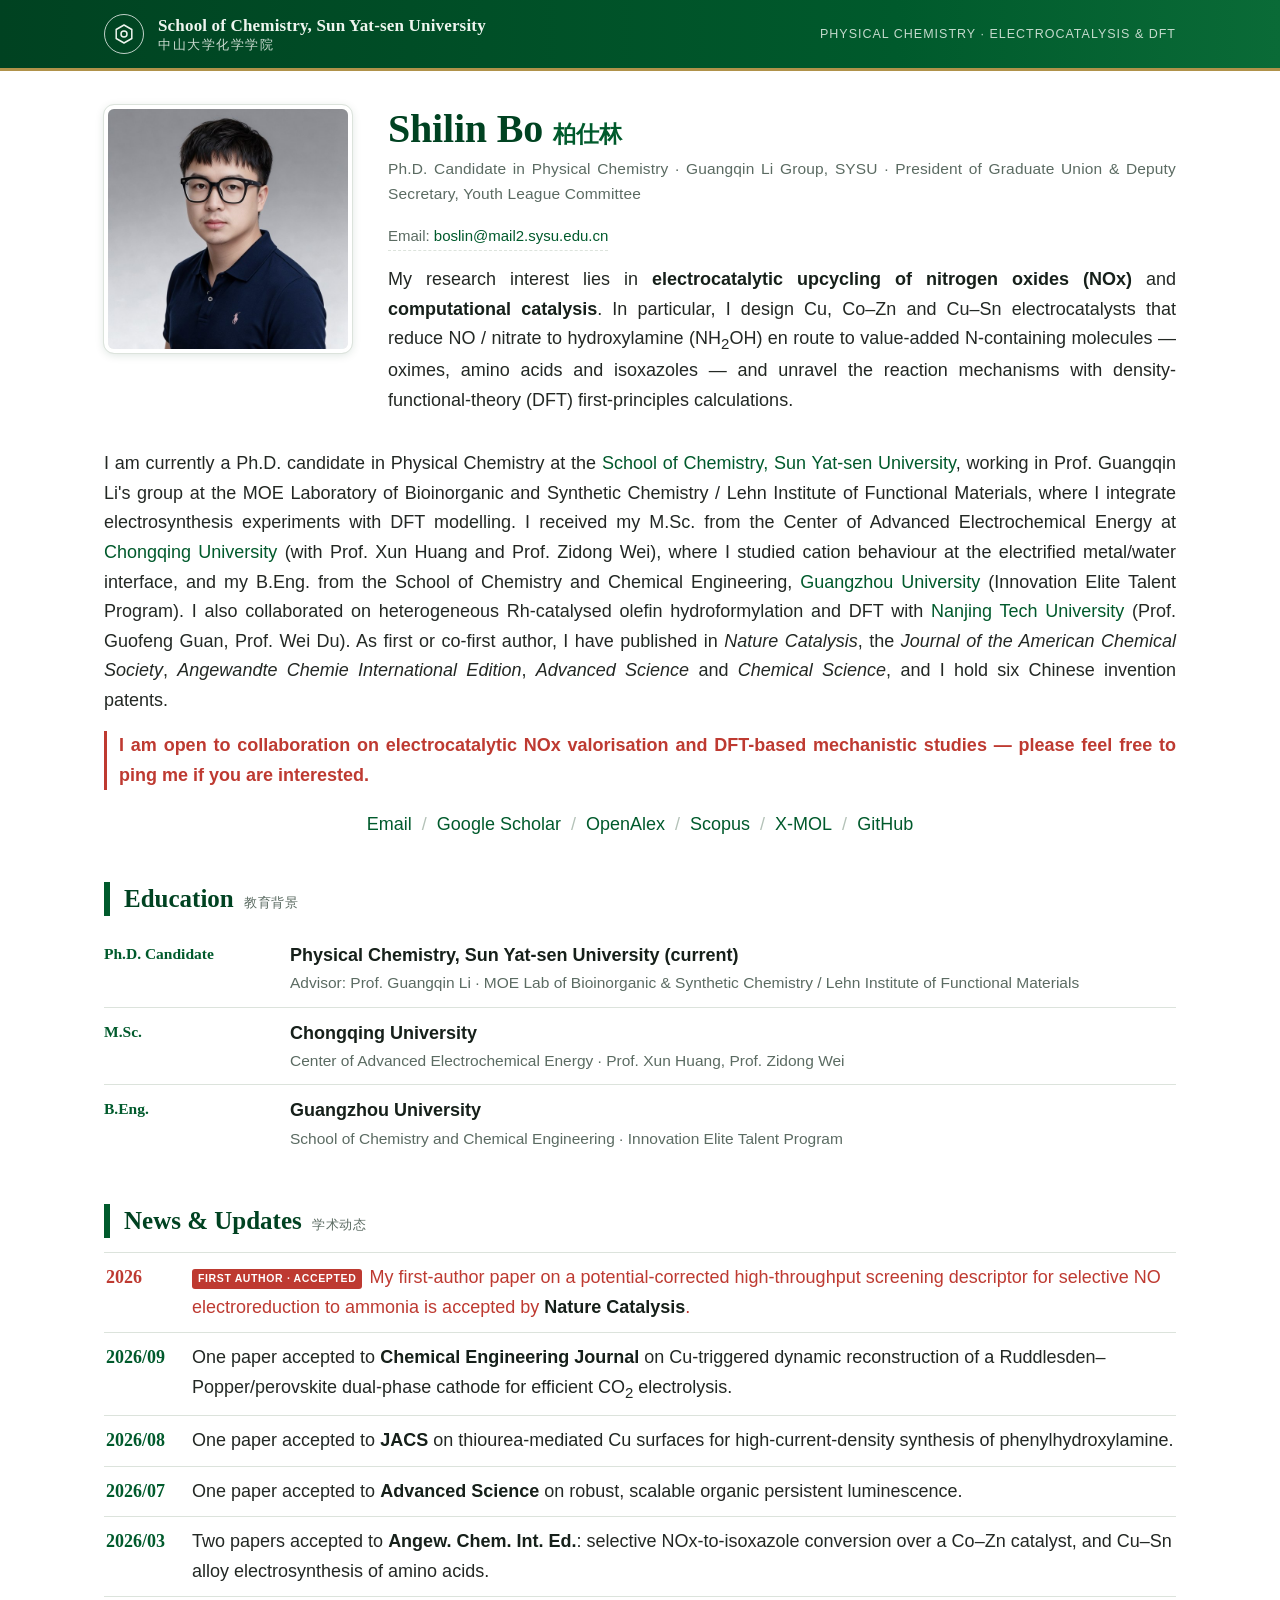
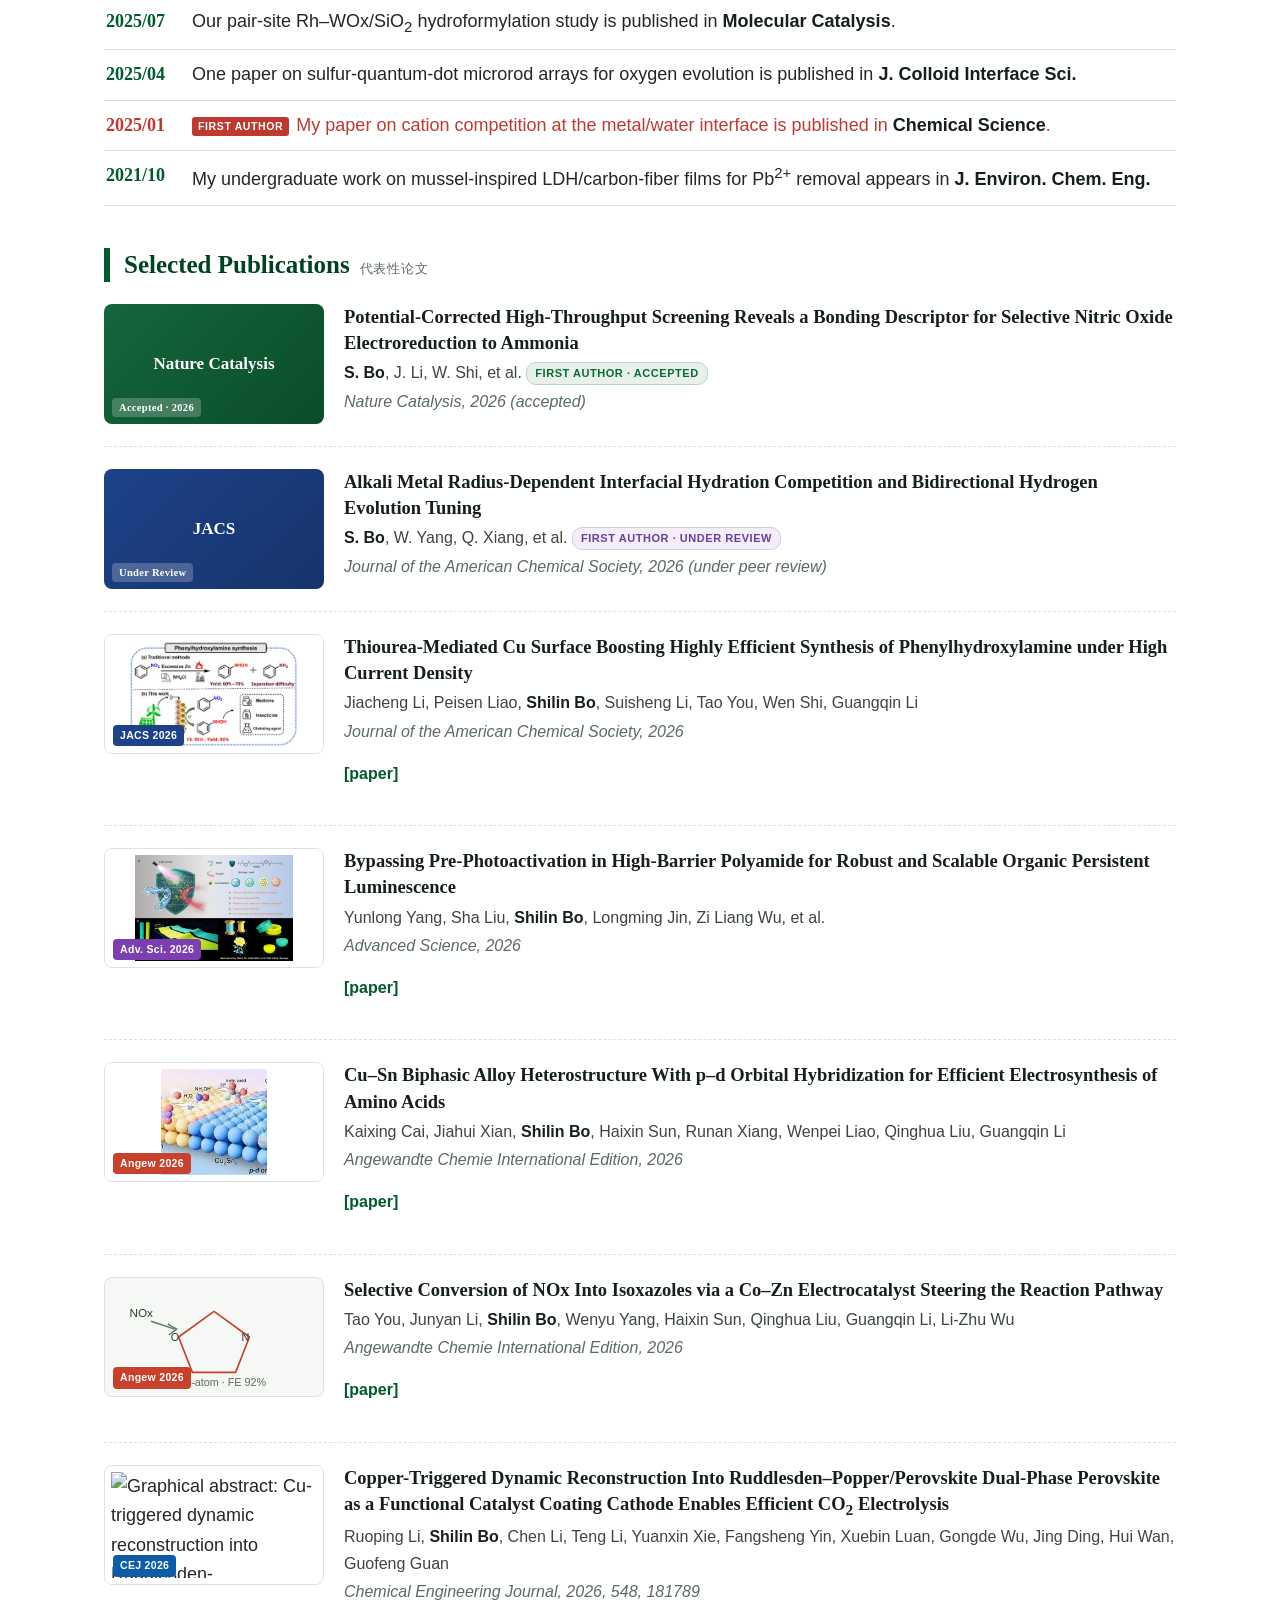
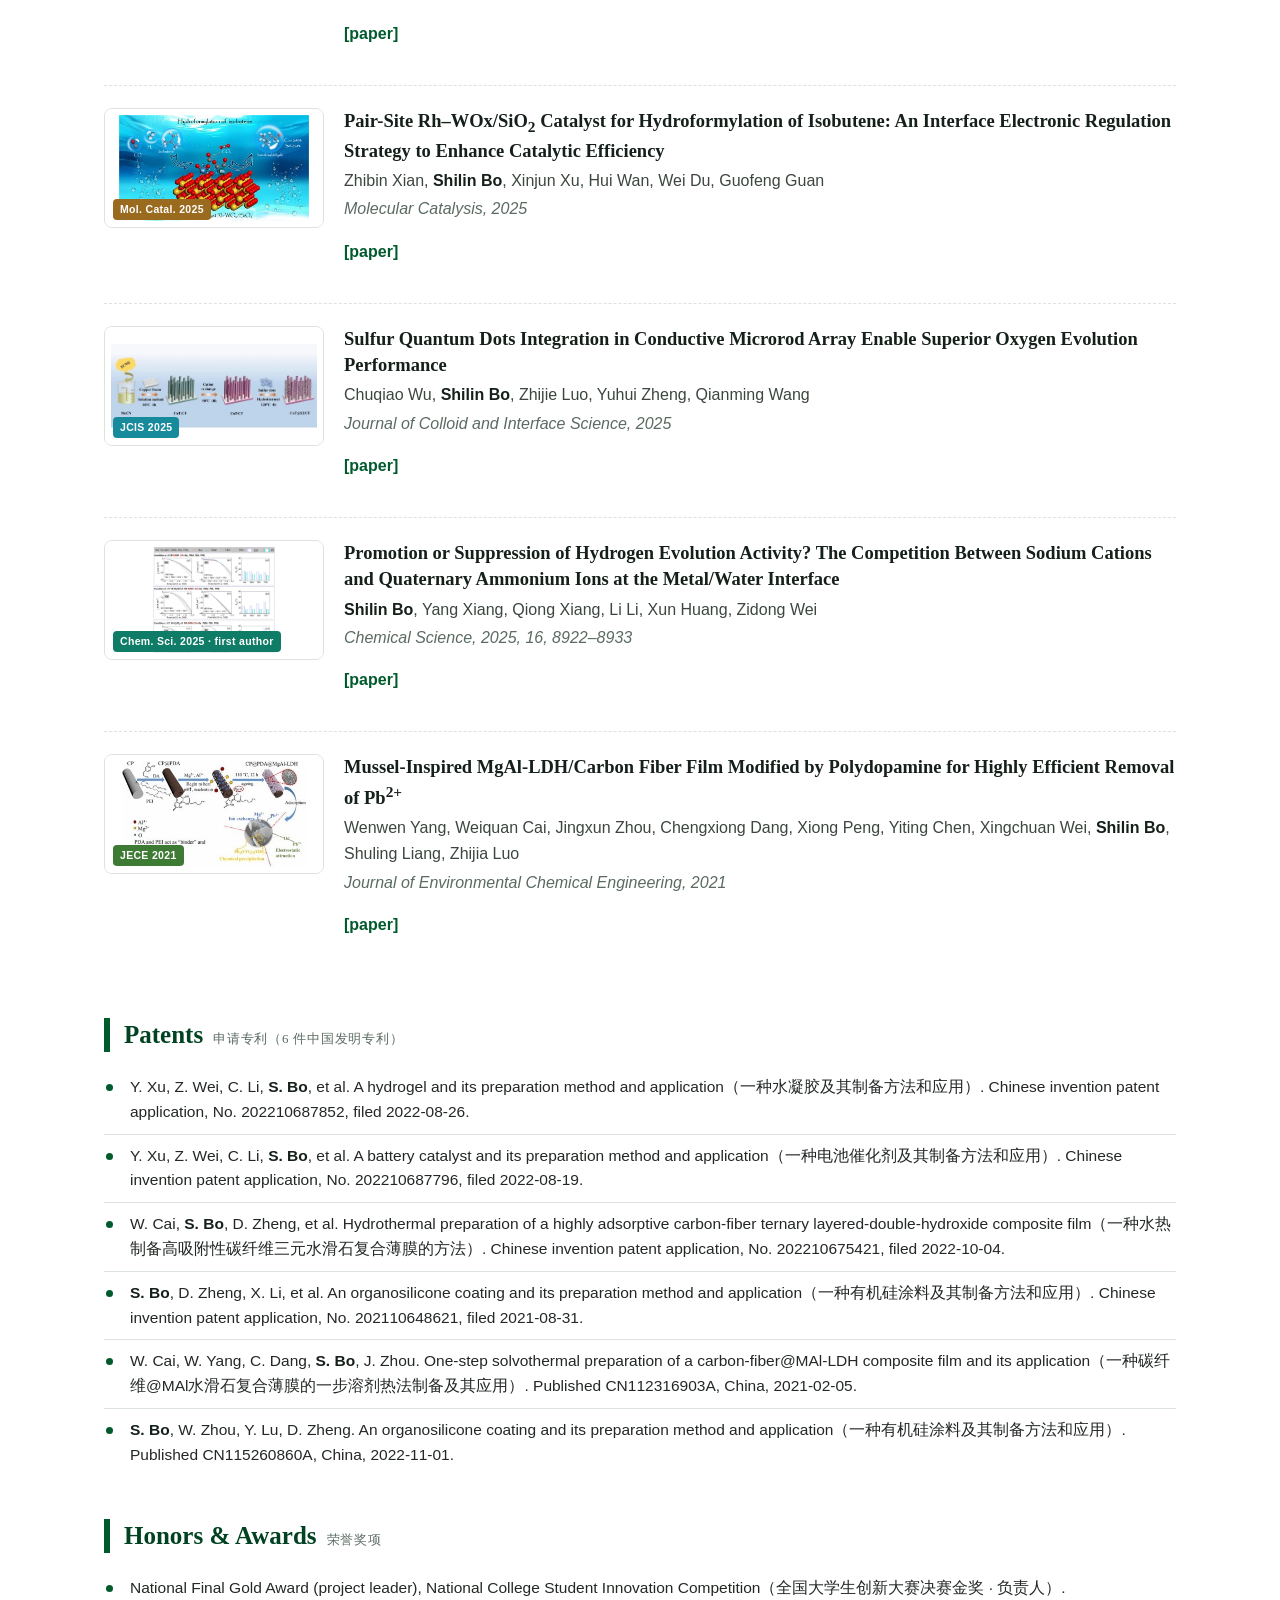
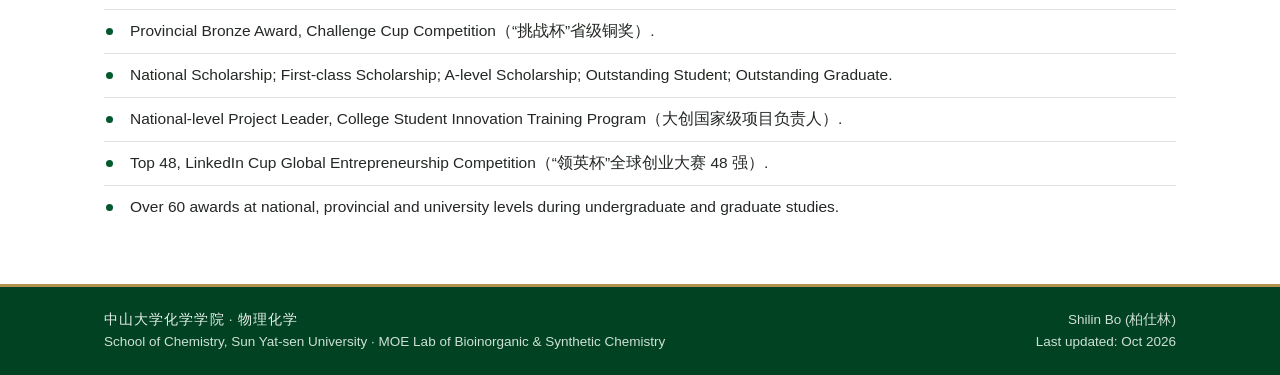
==== commit 1a2a7b5f: "Reword Bio paragraph: all-English, institutional names as anchors, no bare URLs" ====
--- a/index.html
+++ b/index.html
@@ -244,7 +244,7 @@
 
   <!-- ===== Bio ===== -->
   <div class="bio">
-    <p>I am currently a Ph.D. student in Physical Chemistry at the <a href="https://ce.sysu.edu.cn/" target="_blank" rel="noopener">School of Chemistry, Sun Yat-sen University</a>, working in <a href="https://ce.sysu.edu.cn/" target="_blank" rel="noopener">Prof. Guangqin Li's group</a> at the MOE Laboratory of Bioinorganic and Synthetic Chemistry / Lehn Institute of Functional Materials, where I combine electrosynthesis experiments with DFT modelling. I received my M.Sc. from the Center of Advanced Electrochemical Energy at <a href="https://chem.cqu.edu.cn/" target="_blank" rel="noopener">Chongqing University</a> (with Prof. Xun Huang and Prof. Zidong Wei), studying cation behaviour at the electrified metal/water interface, and my B.Eng. from the School of Chemistry and Chemical Engineering, <a href="https://www.gzhu.edu.cn/" target="_blank" rel="noopener">Guangzhou University</a> (Innovation Elite Talent Program). I also collaborated on heterogeneous Rh-catalysed olefin hydroformylation and DFT with <a href="https://www.njtech.edu.cn/" target="_blank" rel="noopener">Nanjing Tech University</a> (Prof. Guofeng Guan, Prof. Wei Du). As first / co-first author, I have published high-level papers in Nature Catalysis, Journal of the American Chemical Society, Angewandte Chemie International Edition, Advanced Science and Chemical Science, and hold six Chinese invention patents.</p>
+    <p>I am currently a Ph.D. candidate in Physical Chemistry at the <a href="https://ce.sysu.edu.cn/" target="_blank" rel="noopener">School of Chemistry, Sun Yat-sen University</a>, working in Prof. Guangqin Li's group at the MOE Laboratory of Bioinorganic and Synthetic Chemistry / Lehn Institute of Functional Materials, where I integrate electrosynthesis experiments with DFT modelling. I received my M.Sc. from the Center of Advanced Electrochemical Energy at <a href="https://chem.cqu.edu.cn/" target="_blank" rel="noopener">Chongqing University</a> (with Prof. Xun Huang and Prof. Zidong Wei), where I studied cation behaviour at the electrified metal/water interface, and my B.Eng. from the School of Chemistry and Chemical Engineering, <a href="https://www.gzhu.edu.cn/" target="_blank" rel="noopener">Guangzhou University</a> (Innovation Elite Talent Program). I also collaborated on heterogeneous Rh-catalysed olefin hydroformylation and DFT with <a href="https://www.njtech.edu.cn/" target="_blank" rel="noopener">Nanjing Tech University</a> (Prof. Guofeng Guan, Prof. Wei Du). As first or co-first author, I have published in <em>Nature Catalysis</em>, the <em>Journal of the American Chemical Society</em>, <em>Angewandte Chemie International Edition</em>, <em>Advanced Science</em> and <em>Chemical Science</em>, and I hold six Chinese invention patents.</p>
     <p class="collab">I am open to collaboration on electrocatalytic NOx valorisation and DFT-based mechanistic studies — please feel free to ping me if you are interested.</p>
   </div>
 
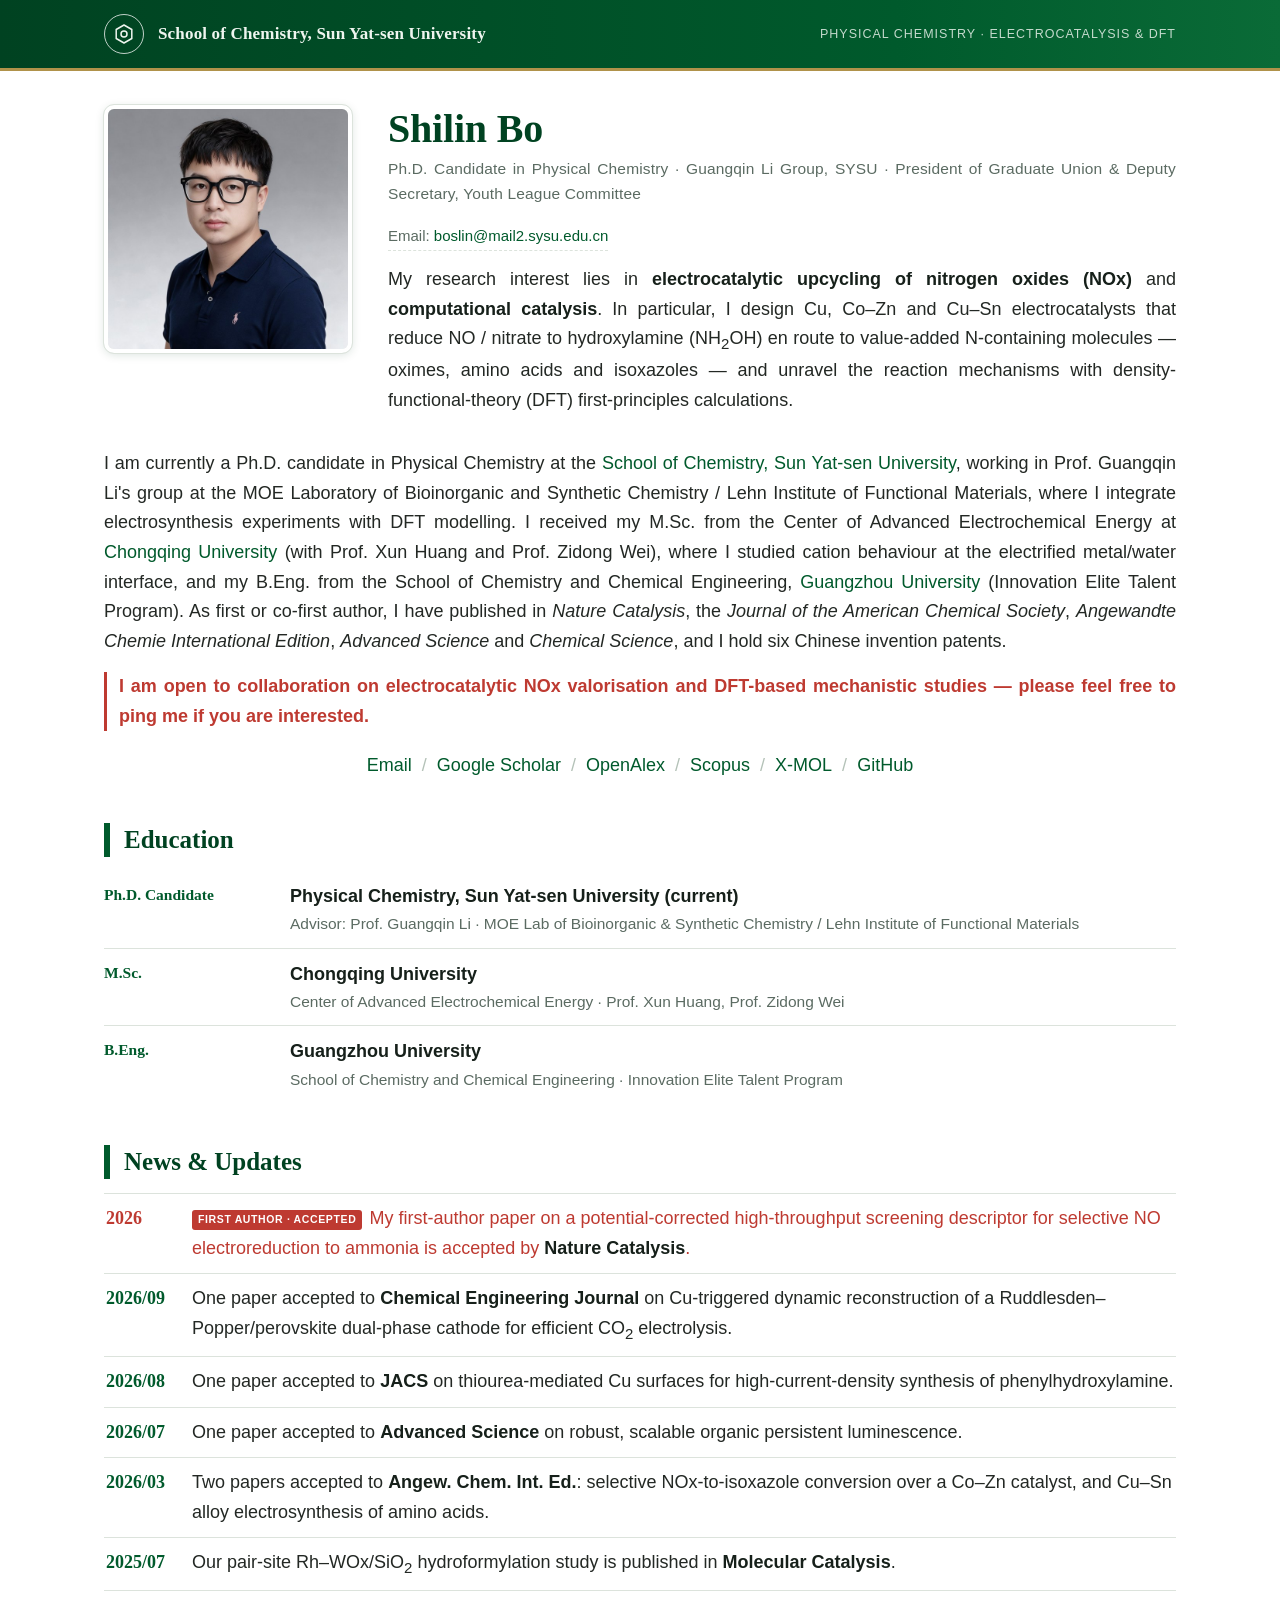
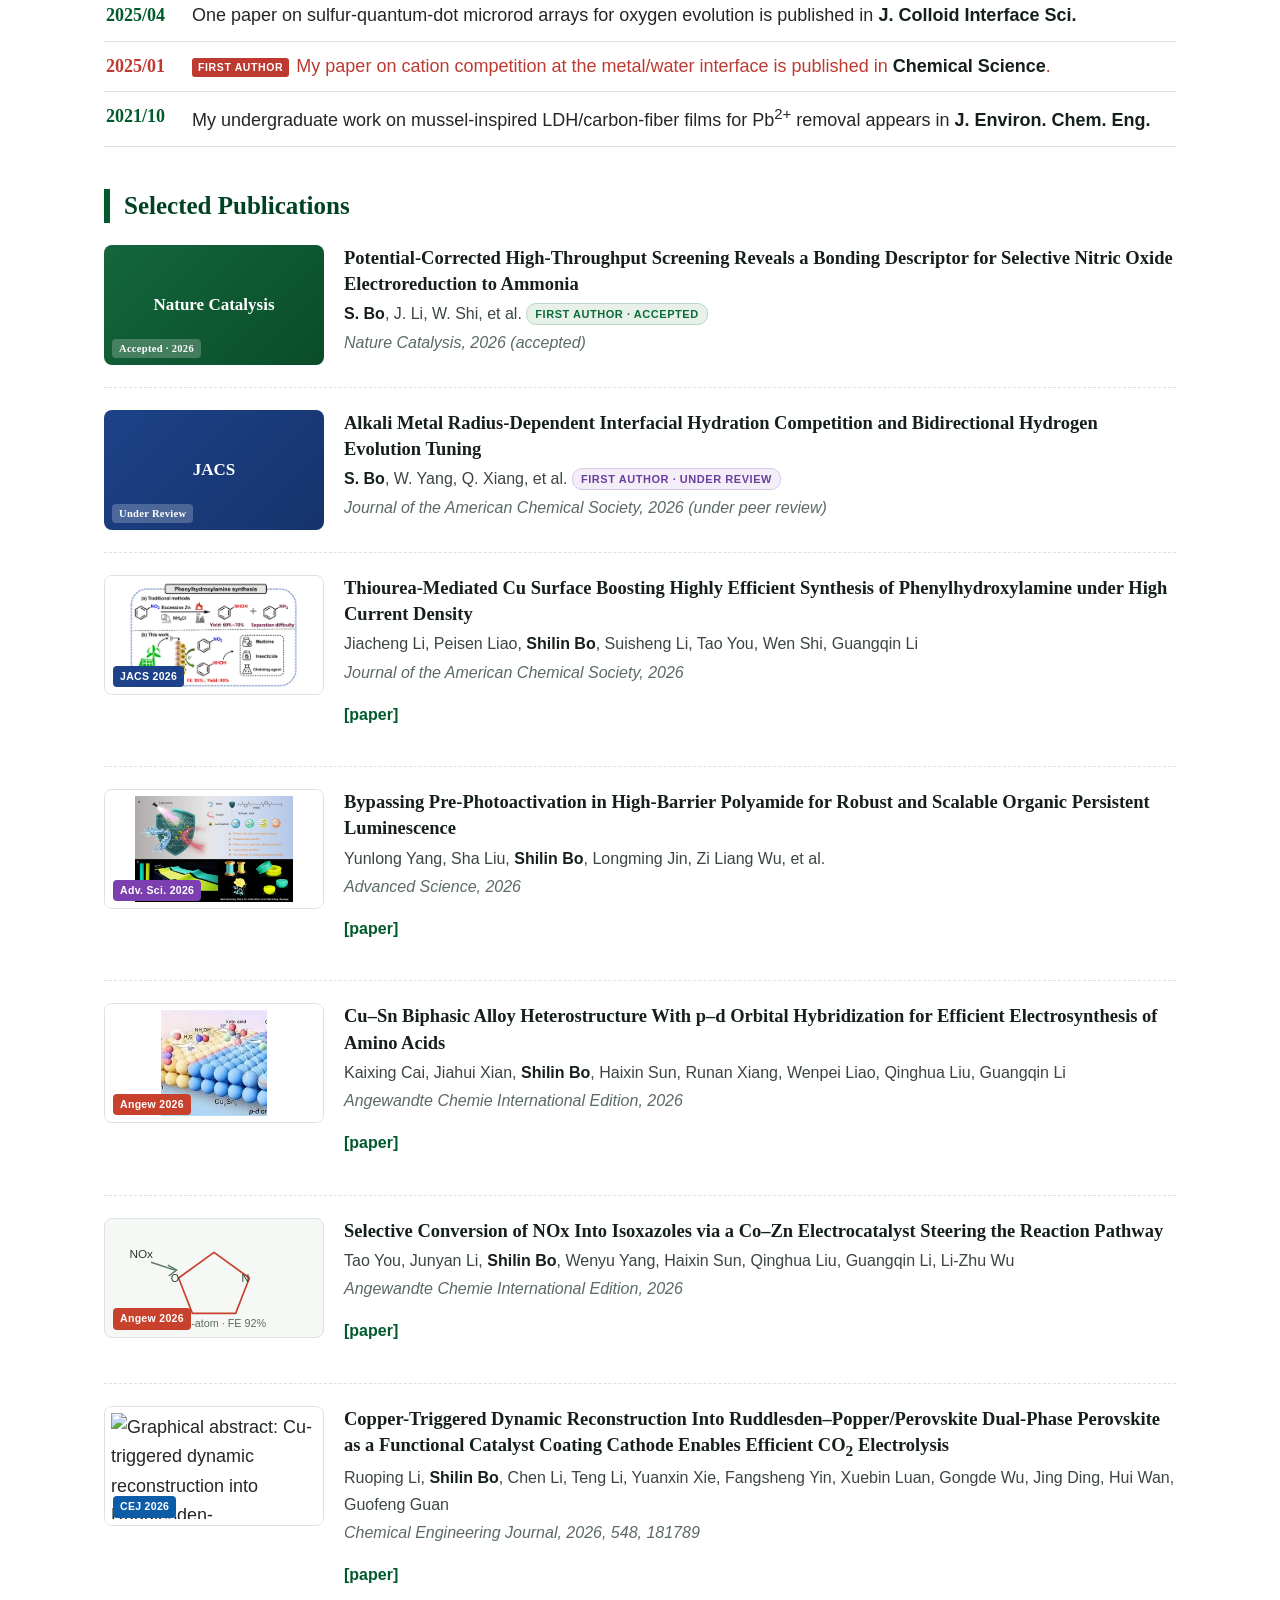
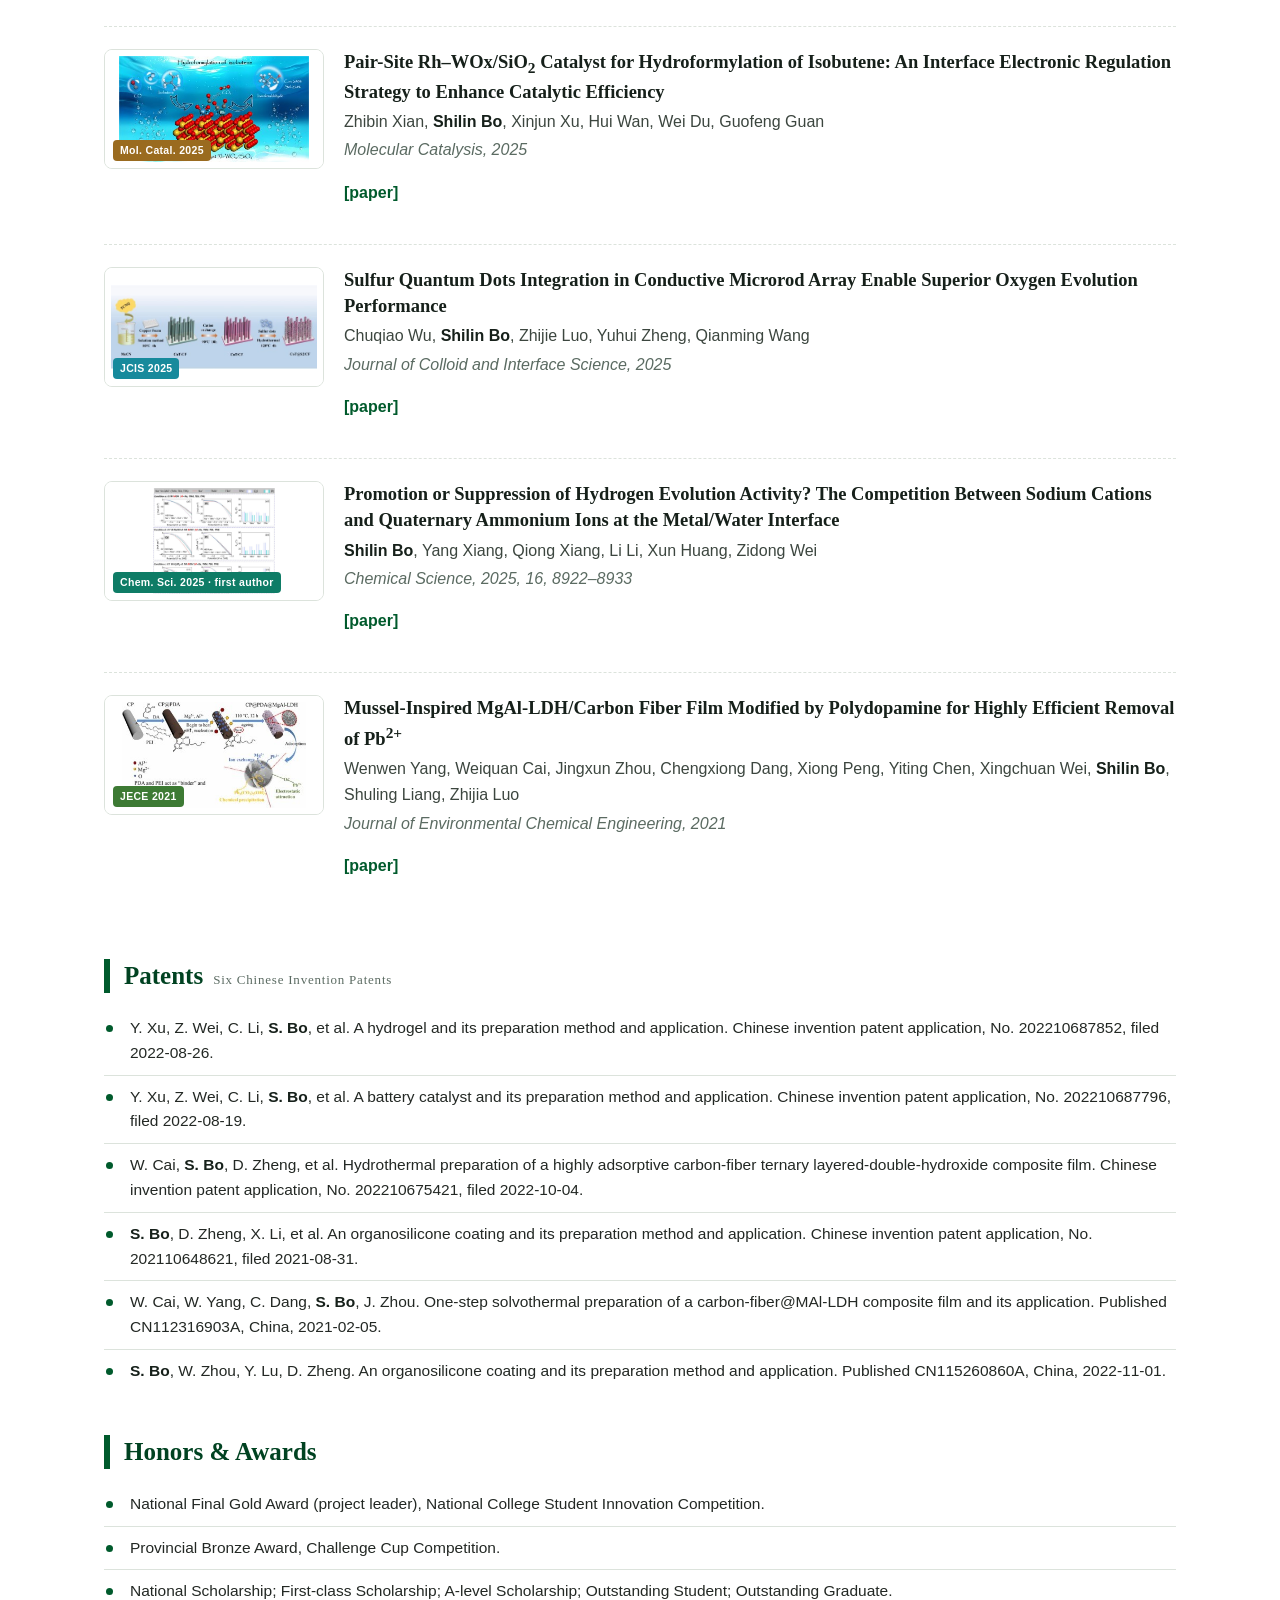
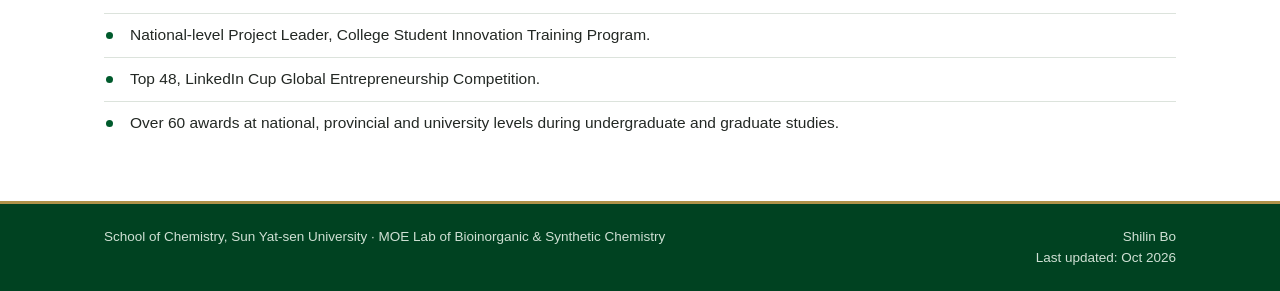
==== commit a5f6747f: "Remove all Chinese text, delete Nanjing Tech Rh collaboration sentence, switch Scholar locale to en" ====
--- a/index.html
+++ b/index.html
@@ -219,7 +219,6 @@
     </div>
     <div class="org">
       <div class="en">School of Chemistry, Sun Yat-sen University</div>
-      <div class="zh">中山大学化学学院</div>
     </div>
     <div class="tag">Physical Chemistry · Electrocatalysis &amp; DFT</div>
   </div>
@@ -235,7 +234,7 @@
       <div class="photo-fallback">Profile photo</div>
     </div>
     <div class="hero-main">
-      <h1>Shilin Bo<span class="zh-name">柏仕林</span></h1>
+      <h1>Shilin Bo</h1>
       <p class="role-line">Ph.D. Candidate in Physical Chemistry · Guangqin Li Group, SYSU · President of Graduate Union &amp; Deputy Secretary, Youth League Committee</p>
       <p class="email-line">Email: <a href="mailto:boslin@mail2.sysu.edu.cn">boslin@mail2.sysu.edu.cn</a></p>
       <p>My research interest lies in <strong>electrocatalytic upcycling of nitrogen oxides (NOx)</strong> and <strong>computational catalysis</strong>. In particular, I design Cu, Co–Zn and Cu–Sn electrocatalysts that reduce NO / nitrate to hydroxylamine (NH<sub>2</sub>OH) en route to value-added N-containing molecules — oximes, amino acids and isoxazoles — and unravel the reaction mechanisms with density-functional-theory (DFT) first-principles calculations.</p>
@@ -244,13 +243,13 @@
 
   <!-- ===== Bio ===== -->
   <div class="bio">
-    <p>I am currently a Ph.D. candidate in Physical Chemistry at the <a href="https://ce.sysu.edu.cn/" target="_blank" rel="noopener">School of Chemistry, Sun Yat-sen University</a>, working in Prof. Guangqin Li's group at the MOE Laboratory of Bioinorganic and Synthetic Chemistry / Lehn Institute of Functional Materials, where I integrate electrosynthesis experiments with DFT modelling. I received my M.Sc. from the Center of Advanced Electrochemical Energy at <a href="https://chem.cqu.edu.cn/" target="_blank" rel="noopener">Chongqing University</a> (with Prof. Xun Huang and Prof. Zidong Wei), where I studied cation behaviour at the electrified metal/water interface, and my B.Eng. from the School of Chemistry and Chemical Engineering, <a href="https://www.gzhu.edu.cn/" target="_blank" rel="noopener">Guangzhou University</a> (Innovation Elite Talent Program). I also collaborated on heterogeneous Rh-catalysed olefin hydroformylation and DFT with <a href="https://www.njtech.edu.cn/" target="_blank" rel="noopener">Nanjing Tech University</a> (Prof. Guofeng Guan, Prof. Wei Du). As first or co-first author, I have published in <em>Nature Catalysis</em>, the <em>Journal of the American Chemical Society</em>, <em>Angewandte Chemie International Edition</em>, <em>Advanced Science</em> and <em>Chemical Science</em>, and I hold six Chinese invention patents.</p>
+    <p>I am currently a Ph.D. candidate in Physical Chemistry at the <a href="https://ce.sysu.edu.cn/" target="_blank" rel="noopener">School of Chemistry, Sun Yat-sen University</a>, working in Prof. Guangqin Li's group at the MOE Laboratory of Bioinorganic and Synthetic Chemistry / Lehn Institute of Functional Materials, where I integrate electrosynthesis experiments with DFT modelling. I received my M.Sc. from the Center of Advanced Electrochemical Energy at <a href="https://chem.cqu.edu.cn/" target="_blank" rel="noopener">Chongqing University</a> (with Prof. Xun Huang and Prof. Zidong Wei), where I studied cation behaviour at the electrified metal/water interface, and my B.Eng. from the School of Chemistry and Chemical Engineering, <a href="https://www.gzhu.edu.cn/" target="_blank" rel="noopener">Guangzhou University</a> (Innovation Elite Talent Program). As first or co-first author, I have published in <em>Nature Catalysis</em>, the <em>Journal of the American Chemical Society</em>, <em>Angewandte Chemie International Edition</em>, <em>Advanced Science</em> and <em>Chemical Science</em>, and I hold six Chinese invention patents.</p>
     <p class="collab">I am open to collaboration on electrocatalytic NOx valorisation and DFT-based mechanistic studies — please feel free to ping me if you are interested.</p>
   </div>
 
   <nav class="sitelinks">
     <a href="mailto:boslin@mail2.sysu.edu.cn">Email</a><span class="sep">/</span>
-    <a href="https://scholar.google.com/scholar?hl=zh-CN&as_sdt=0%2C5&q=Shilin+Bo&btnG=" target="_blank" rel="noopener">Google Scholar</a><span class="sep">/</span>
+    <a href="https://scholar.google.com/scholar?hl=en&as_sdt=0%2C5&q=Shilin+Bo&btnG=" target="_blank" rel="noopener">Google Scholar</a><span class="sep">/</span>
     <a href="https://openalex.org/authors/A5052813068" target="_blank" rel="noopener">OpenAlex</a><span class="sep">/</span>
     <a href="https://www.scopus.com/authid/detail.uri?authorId=57316840300" target="_blank" rel="noopener">Scopus</a><span class="sep">/</span>
     <a href="https://www.x-mol.com/paper/search/qadv?searchLogId=6fae8a73-607a-48a3-9896-a65df4b746f9&searchSort=publishDate" target="_blank" rel="noopener">X-MOL</a><span class="sep">/</span>
@@ -259,7 +258,7 @@
 
   <!-- ===== Education ===== -->
   <section class="block">
-    <h2>Education<span class="en-sub">教育背景</span></h2>
+    <h2>Education</h2>
     <ul class="edu-list">
       <li><span class="edu-year">Ph.D. Candidate</span><div class="edu-body"><div class="edu-place">Physical Chemistry, Sun Yat-sen University (current)</div><div class="edu-note">Advisor: Prof. Guangqin Li · MOE Lab of Bioinorganic &amp; Synthetic Chemistry / Lehn Institute of Functional Materials</div></div></li>
       <li><span class="edu-year">M.Sc.</span><div class="edu-body"><div class="edu-place">Chongqing University</div><div class="edu-note">Center of Advanced Electrochemical Energy · Prof. Xun Huang, Prof. Zidong Wei</div></div></li>
@@ -269,7 +268,7 @@
 
   <!-- ===== News ===== -->
   <section class="block">
-    <h2>News &amp; Updates<span class="en-sub">学术动态</span></h2>
+    <h2>News &amp; Updates</h2>
     <ul class="news">
       <li class="hot"><span class="date">2026</span><span class="news-text"><span class="tag-new">FIRST AUTHOR · ACCEPTED</span>My first-author paper on a potential-corrected high-throughput screening descriptor for selective NO electroreduction to ammonia is accepted by <strong>Nature Catalysis</strong>.</span></li>
       <li><span class="date">2026/09</span><span class="news-text">One paper accepted to <strong>Chemical Engineering Journal</strong> on Cu-triggered dynamic reconstruction of a Ruddlesden–Popper/perovskite dual-phase cathode for efficient CO<sub>2</sub> electrolysis.</span></li>
@@ -285,7 +284,7 @@
 
   <!-- ===== Publications ===== -->
   <section class="block">
-    <h2>Selected Publications<span class="en-sub">代表性论文</span></h2>
+    <h2>Selected Publications</h2>
 
     <!-- 0 Nature Catalysis 2026 accepted (first author) -->
     <article class="pub-nofig">
@@ -447,26 +446,26 @@
 
   <!-- ===== Patents ===== -->
   <section class="block">
-    <h2>Patents<span class="en-sub">申请专利（6 件中国发明专利）</span></h2>
+    <h2>Patents<span class="en-sub">Six Chinese Invention Patents</span></h2>
     <ul class="compact-list">
-      <li>Y. Xu, Z. Wei, C. Li, <strong>S. Bo</strong>, et al. A hydrogel and its preparation method and application（一种水凝胶及其制备方法和应用）. Chinese invention patent application, No. 202210687852, filed 2022-08-26.</li>
-      <li>Y. Xu, Z. Wei, C. Li, <strong>S. Bo</strong>, et al. A battery catalyst and its preparation method and application（一种电池催化剂及其制备方法和应用）. Chinese invention patent application, No. 202210687796, filed 2022-08-19.</li>
-      <li>W. Cai, <strong>S. Bo</strong>, D. Zheng, et al. Hydrothermal preparation of a highly adsorptive carbon-fiber ternary layered-double-hydroxide composite film（一种水热制备高吸附性碳纤维三元水滑石复合薄膜的方法）. Chinese invention patent application, No. 202210675421, filed 2022-10-04.</li>
-      <li><strong>S. Bo</strong>, D. Zheng, X. Li, et al. An organosilicone coating and its preparation method and application（一种有机硅涂料及其制备方法和应用）. Chinese invention patent application, No. 202110648621, filed 2021-08-31.</li>
-      <li>W. Cai, W. Yang, C. Dang, <strong>S. Bo</strong>, J. Zhou. One-step solvothermal preparation of a carbon-fiber@MAl-LDH composite film and its application（一种碳纤维@MAl水滑石复合薄膜的一步溶剂热法制备及其应用）. Published CN112316903A, China, 2021-02-05.</li>
-      <li><strong>S. Bo</strong>, W. Zhou, Y. Lu, D. Zheng. An organosilicone coating and its preparation method and application（一种有机硅涂料及其制备方法和应用）. Published CN115260860A, China, 2022-11-01.</li>
+      <li>Y. Xu, Z. Wei, C. Li, <strong>S. Bo</strong>, et al. A hydrogel and its preparation method and application. Chinese invention patent application, No. 202210687852, filed 2022-08-26.</li>
+      <li>Y. Xu, Z. Wei, C. Li, <strong>S. Bo</strong>, et al. A battery catalyst and its preparation method and application. Chinese invention patent application, No. 202210687796, filed 2022-08-19.</li>
+      <li>W. Cai, <strong>S. Bo</strong>, D. Zheng, et al. Hydrothermal preparation of a highly adsorptive carbon-fiber ternary layered-double-hydroxide composite film. Chinese invention patent application, No. 202210675421, filed 2022-10-04.</li>
+      <li><strong>S. Bo</strong>, D. Zheng, X. Li, et al. An organosilicone coating and its preparation method and application. Chinese invention patent application, No. 202110648621, filed 2021-08-31.</li>
+      <li>W. Cai, W. Yang, C. Dang, <strong>S. Bo</strong>, J. Zhou. One-step solvothermal preparation of a carbon-fiber@MAl-LDH composite film and its application. Published CN112316903A, China, 2021-02-05.</li>
+      <li><strong>S. Bo</strong>, W. Zhou, Y. Lu, D. Zheng. An organosilicone coating and its preparation method and application. Published CN115260860A, China, 2022-11-01.</li>
     </ul>
   </section>
 
   <!-- ===== Honors & Awards ===== -->
   <section class="block">
-    <h2>Honors &amp; Awards<span class="en-sub">荣誉奖项</span></h2>
+    <h2>Honors &amp; Awards</h2>
     <ul class="compact-list">
-      <li>National Final Gold Award (project leader), National College Student Innovation Competition（全国大学生创新大赛决赛金奖 · 负责人）.</li>
-      <li>Provincial Bronze Award, Challenge Cup Competition（“挑战杯”省级铜奖）.</li>
+      <li>National Final Gold Award (project leader), National College Student Innovation Competition.</li>
+      <li>Provincial Bronze Award, Challenge Cup Competition.</li>
       <li>National Scholarship; First-class Scholarship; A-level Scholarship; Outstanding Student; Outstanding Graduate.</li>
-      <li>National-level Project Leader, College Student Innovation Training Program（大创国家级项目负责人）.</li>
-      <li>Top 48, LinkedIn Cup Global Entrepreneurship Competition（“领英杯”全球创业大赛 48 强）.</li>
+      <li>National-level Project Leader, College Student Innovation Training Program.</li>
+      <li>Top 48, LinkedIn Cup Global Entrepreneurship Competition.</li>
       <li>Over 60 awards at national, provincial and university levels during undergraduate and graduate studies.</li>
     </ul>
   </section>
@@ -476,11 +475,10 @@
 <footer class="site-footer">
   <div class="footer-inner">
     <div>
-      <div class="f-zh">中山大学化学学院 · 物理化学</div>
       <div>School of Chemistry, Sun Yat-sen University · MOE Lab of Bioinorganic &amp; Synthetic Chemistry</div>
     </div>
     <div style="text-align:right;">
-      <div>Shilin Bo (柏仕林)</div>
+      <div>Shilin Bo</div>
       <div>Last updated: Oct 2026</div>
     </div>
   </div>
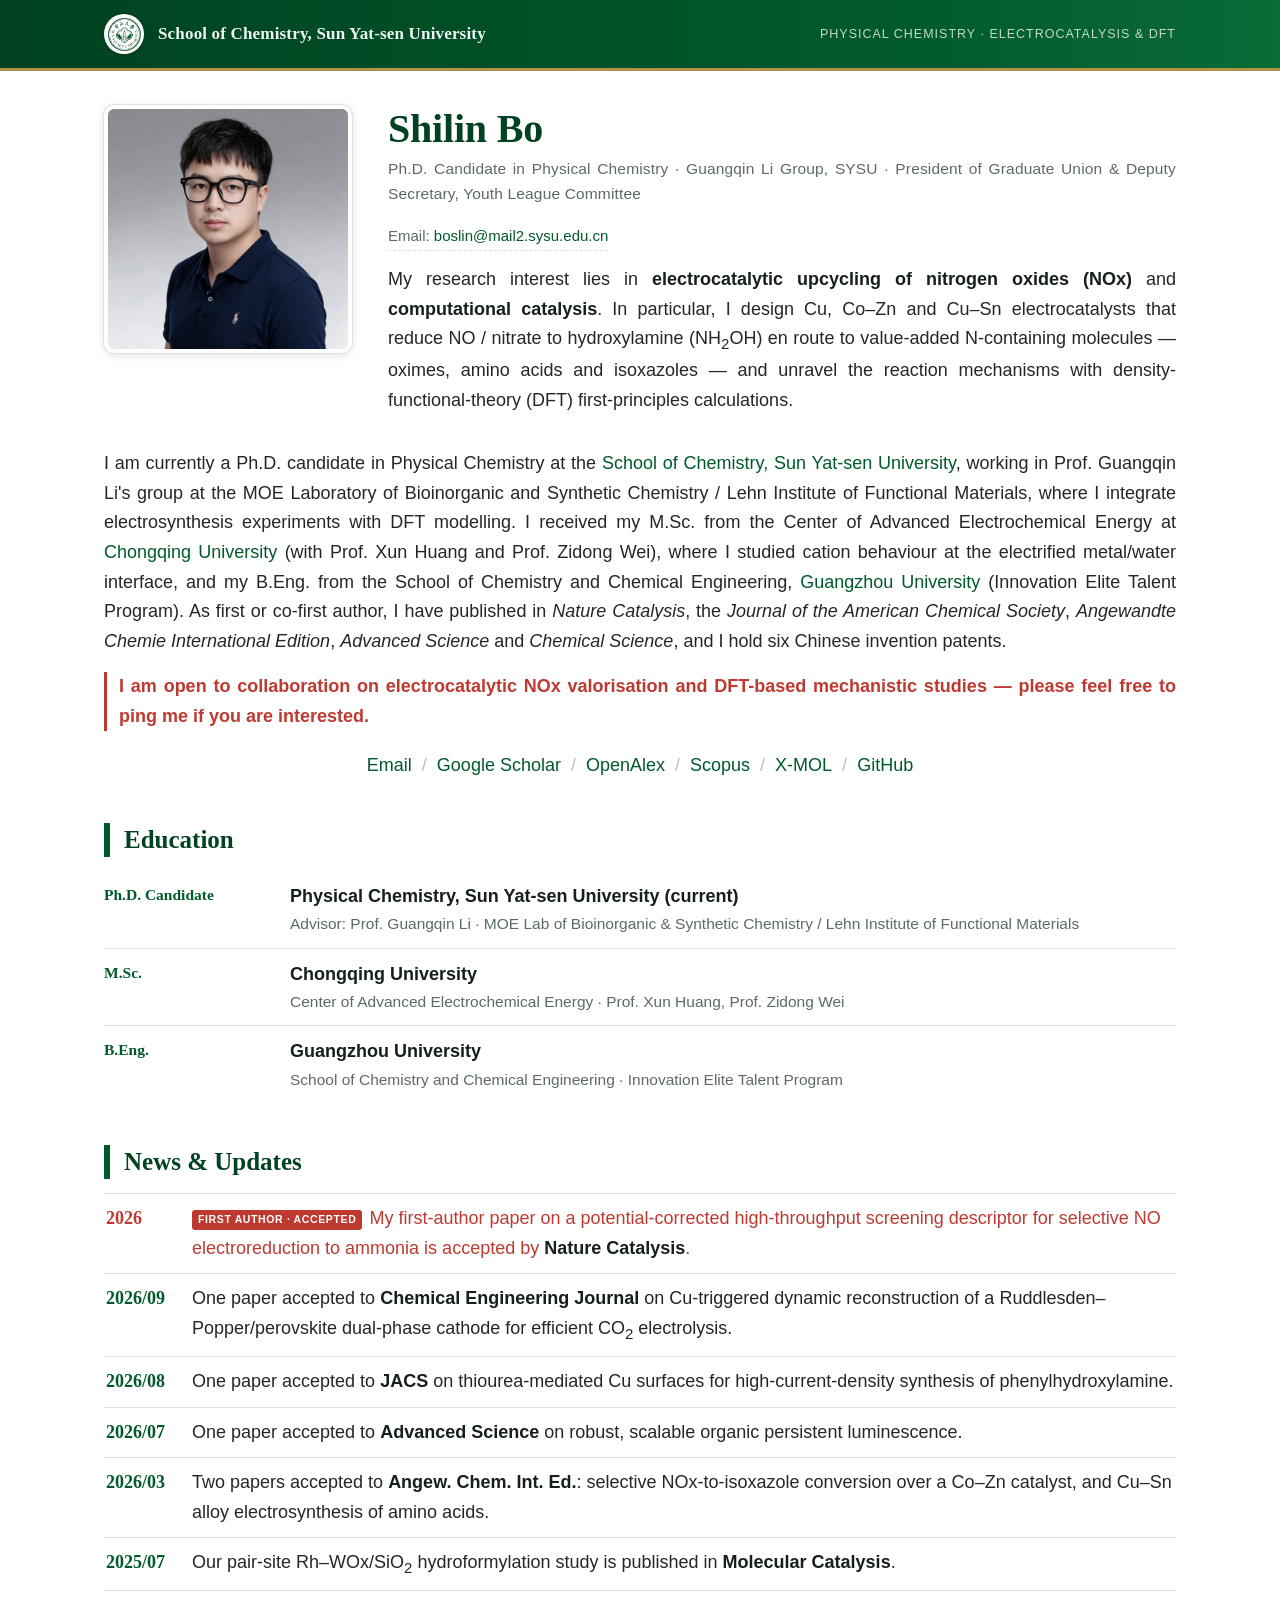
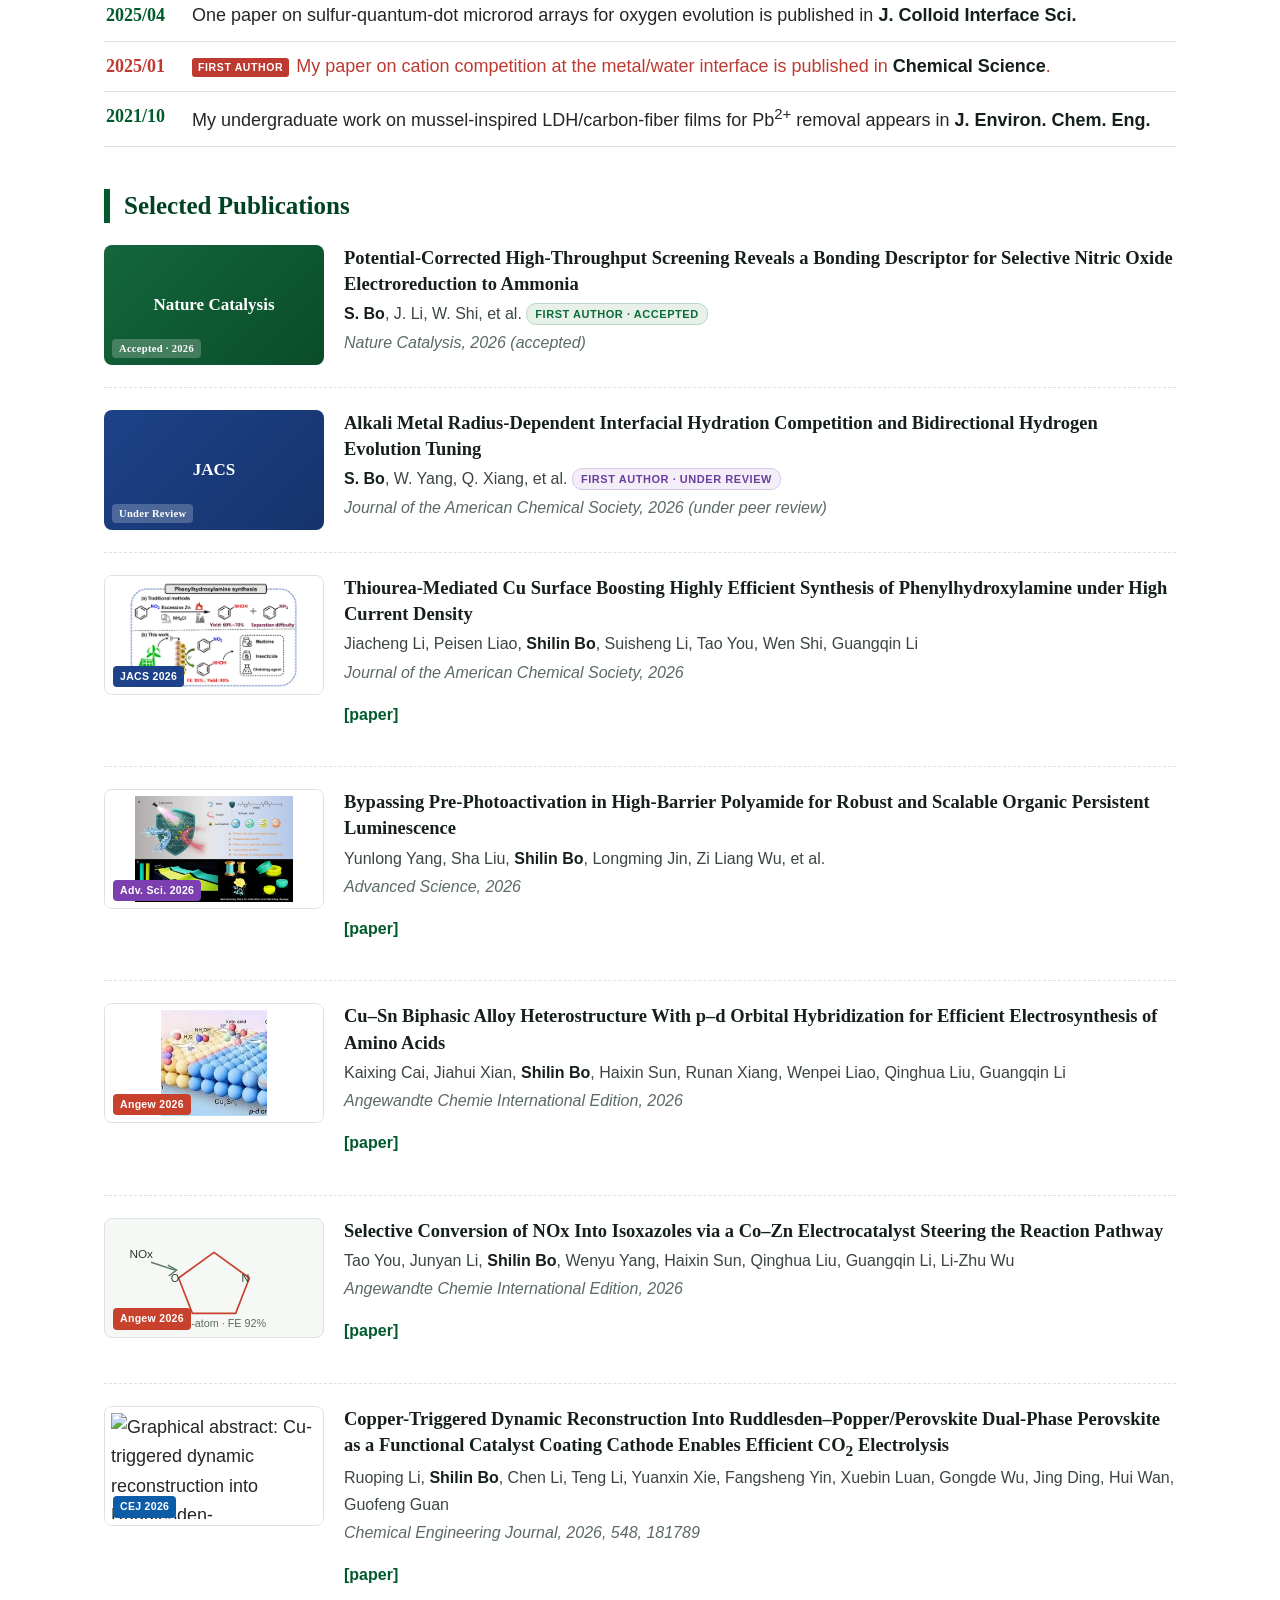
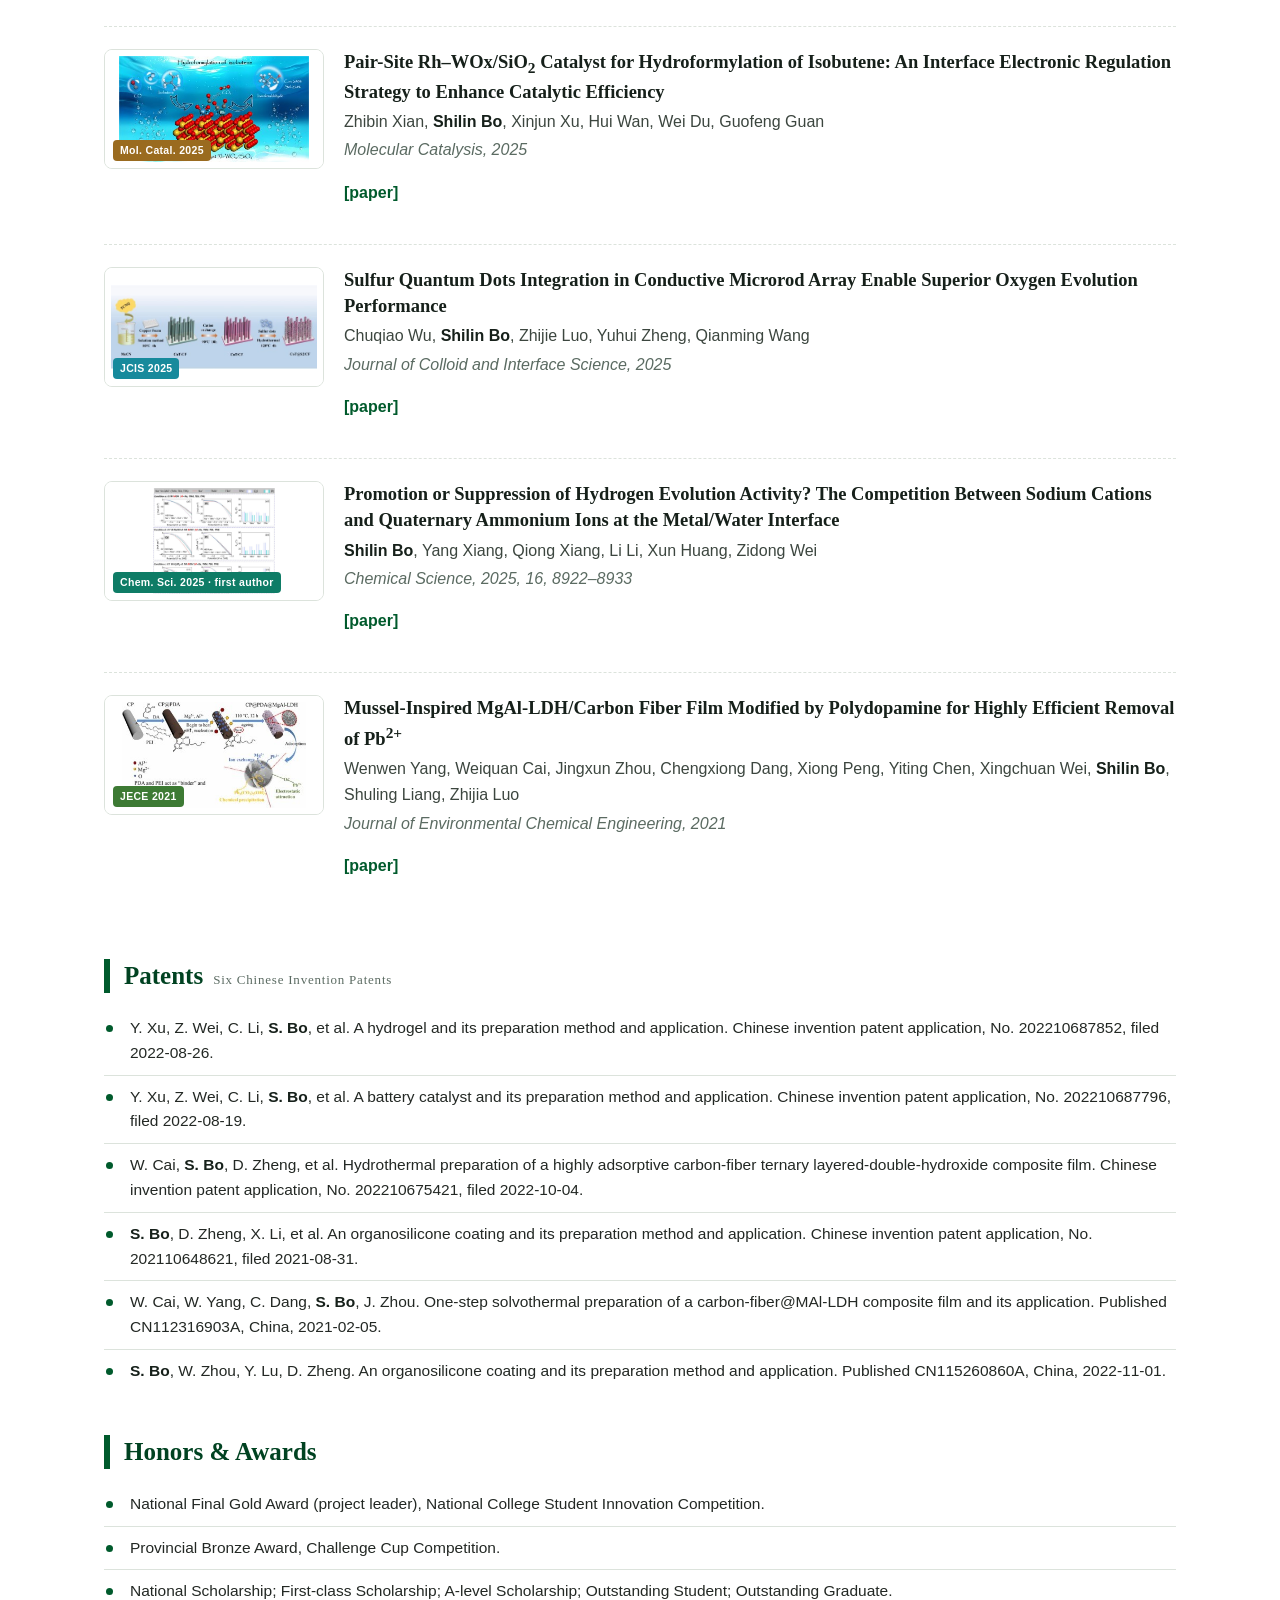
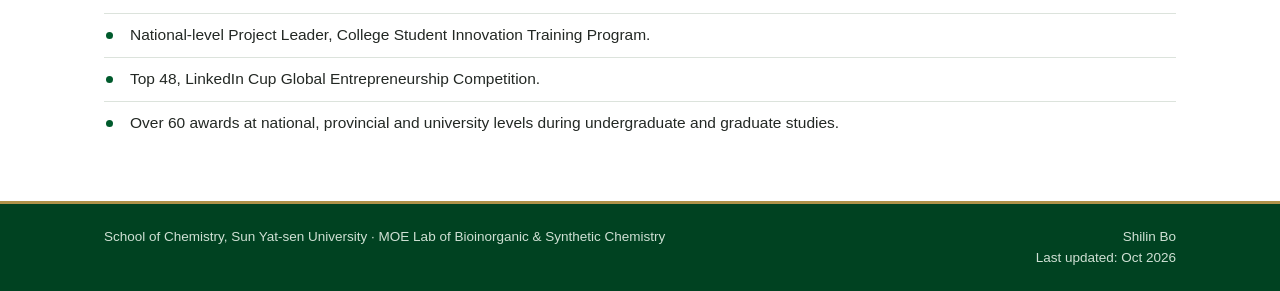
==== commit 849cd6e6: "Replace placeholder hexagon with embedded SYSU emblem on white disc" ====
--- a/index.html
+++ b/index.html
@@ -44,7 +44,8 @@
     max-width:var(--maxw);margin:0 auto;padding:14px 34px;
     display:flex;align-items:center;gap:14px;flex-wrap:wrap;
   }
-  .seal{flex:0 0 auto;width:40px;height:40px;border-radius:50%;border:1.5px solid rgba(255,255,255,.75);display:flex;align-items:center;justify-content:center;}
+  .seal{flex:0 0 auto;width:40px;height:40px;border-radius:50%;background:#fff;display:flex;align-items:center;justify-content:center;overflow:hidden;box-shadow:0 1px 4px rgba(0,0,0,.2);}
+  .seal img{width:33px;height:33px;object-fit:contain;display:block;}
   .masthead .org{line-height:1.3;}
   .masthead .org .en{font-family:'Source Serif 4',Georgia,serif;font-size:17px;font-weight:600;letter-spacing:.01em;}
   .masthead .org .zh{font-family:'Noto Serif SC','Songti SC',serif;font-size:13px;opacity:.85;letter-spacing:.12em;}
@@ -211,11 +212,8 @@
 <!-- ===== Institutional masthead ===== -->
 <div class="masthead">
   <div class="masthead-inner">
-    <div class="seal" aria-hidden="true">
-      <svg width="24" height="24" viewBox="0 0 24 24" fill="none" stroke="#eef5ef" stroke-width="1.5" stroke-linejoin="round">
-        <polygon points="12,3 19.8,7.5 19.8,16.5 12,21 4.2,16.5 4.2,7.5"></polygon>
-        <circle cx="12" cy="12" r="3"></circle>
-      </svg>
+    <div class="seal">
+      <img src="[data-uri]" alt="Sun Yat-sen University emblem">
     </div>
     <div class="org">
       <div class="en">School of Chemistry, Sun Yat-sen University</div>
